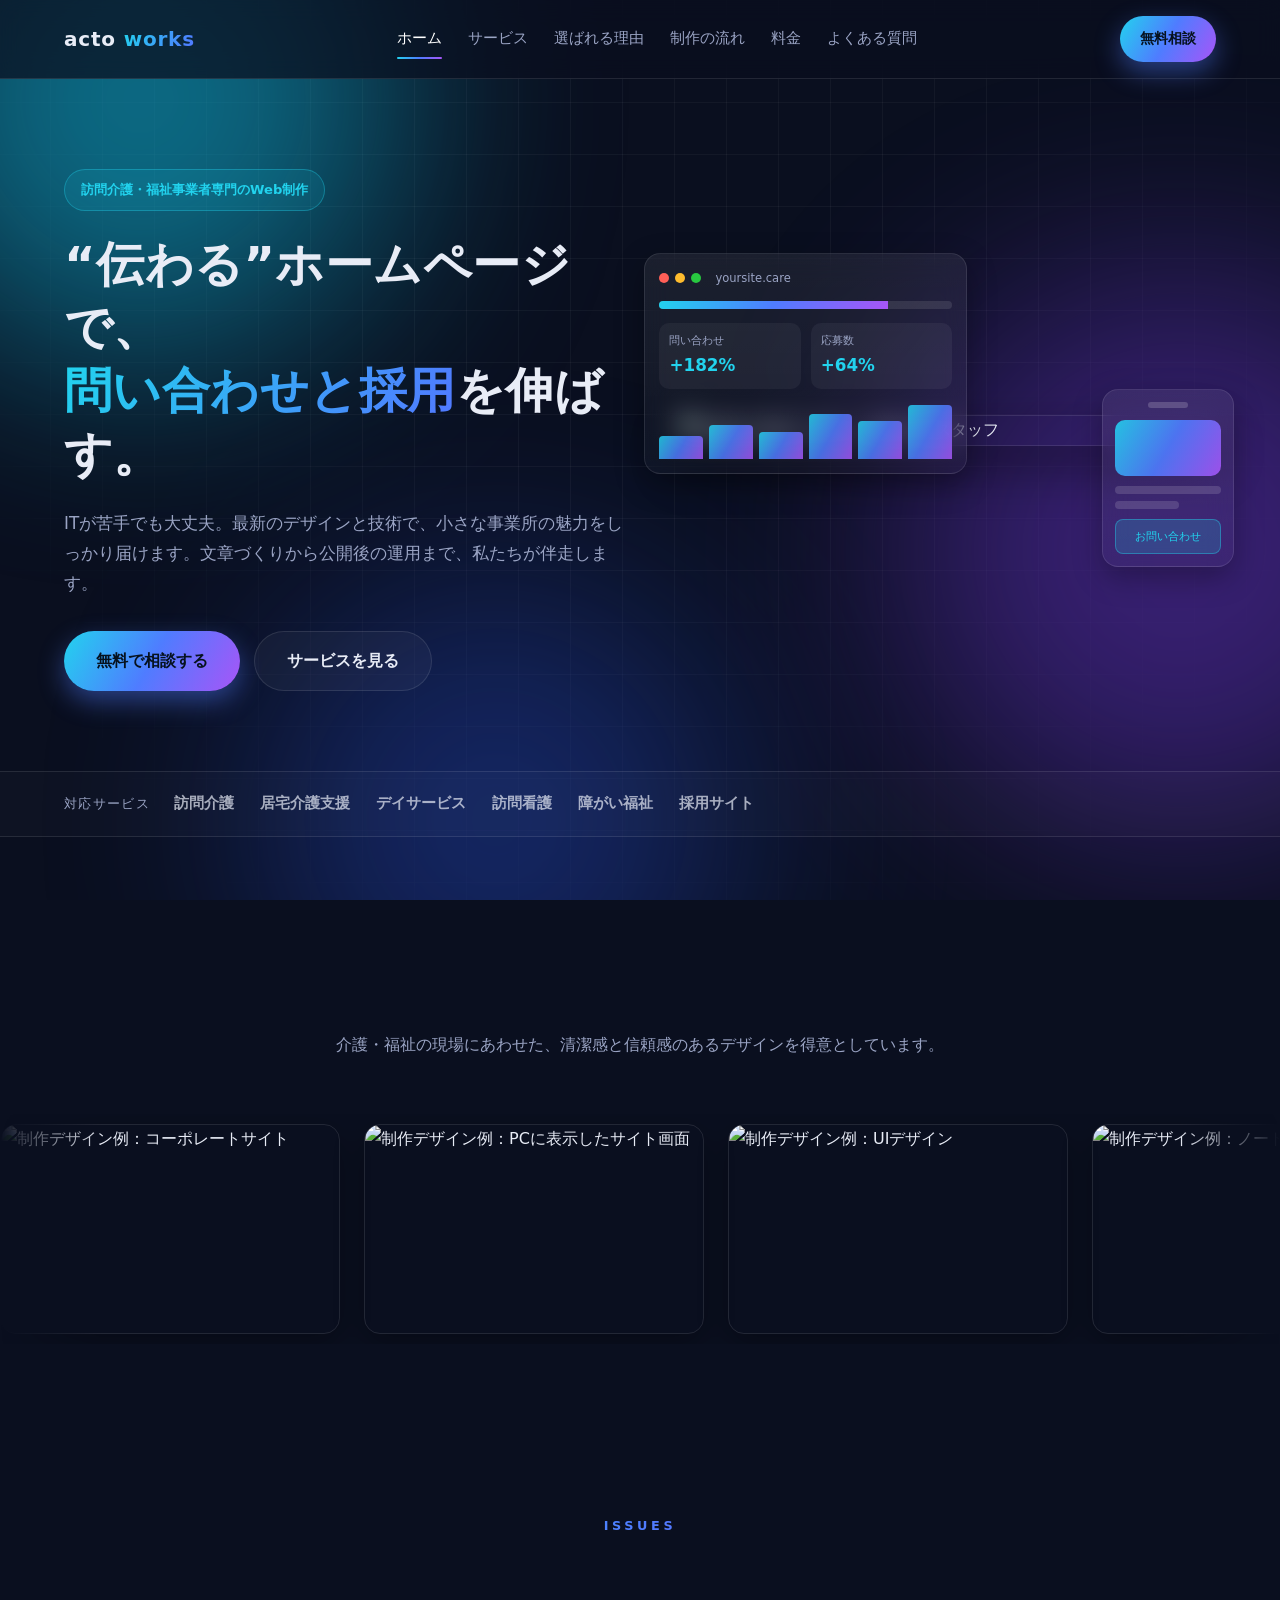
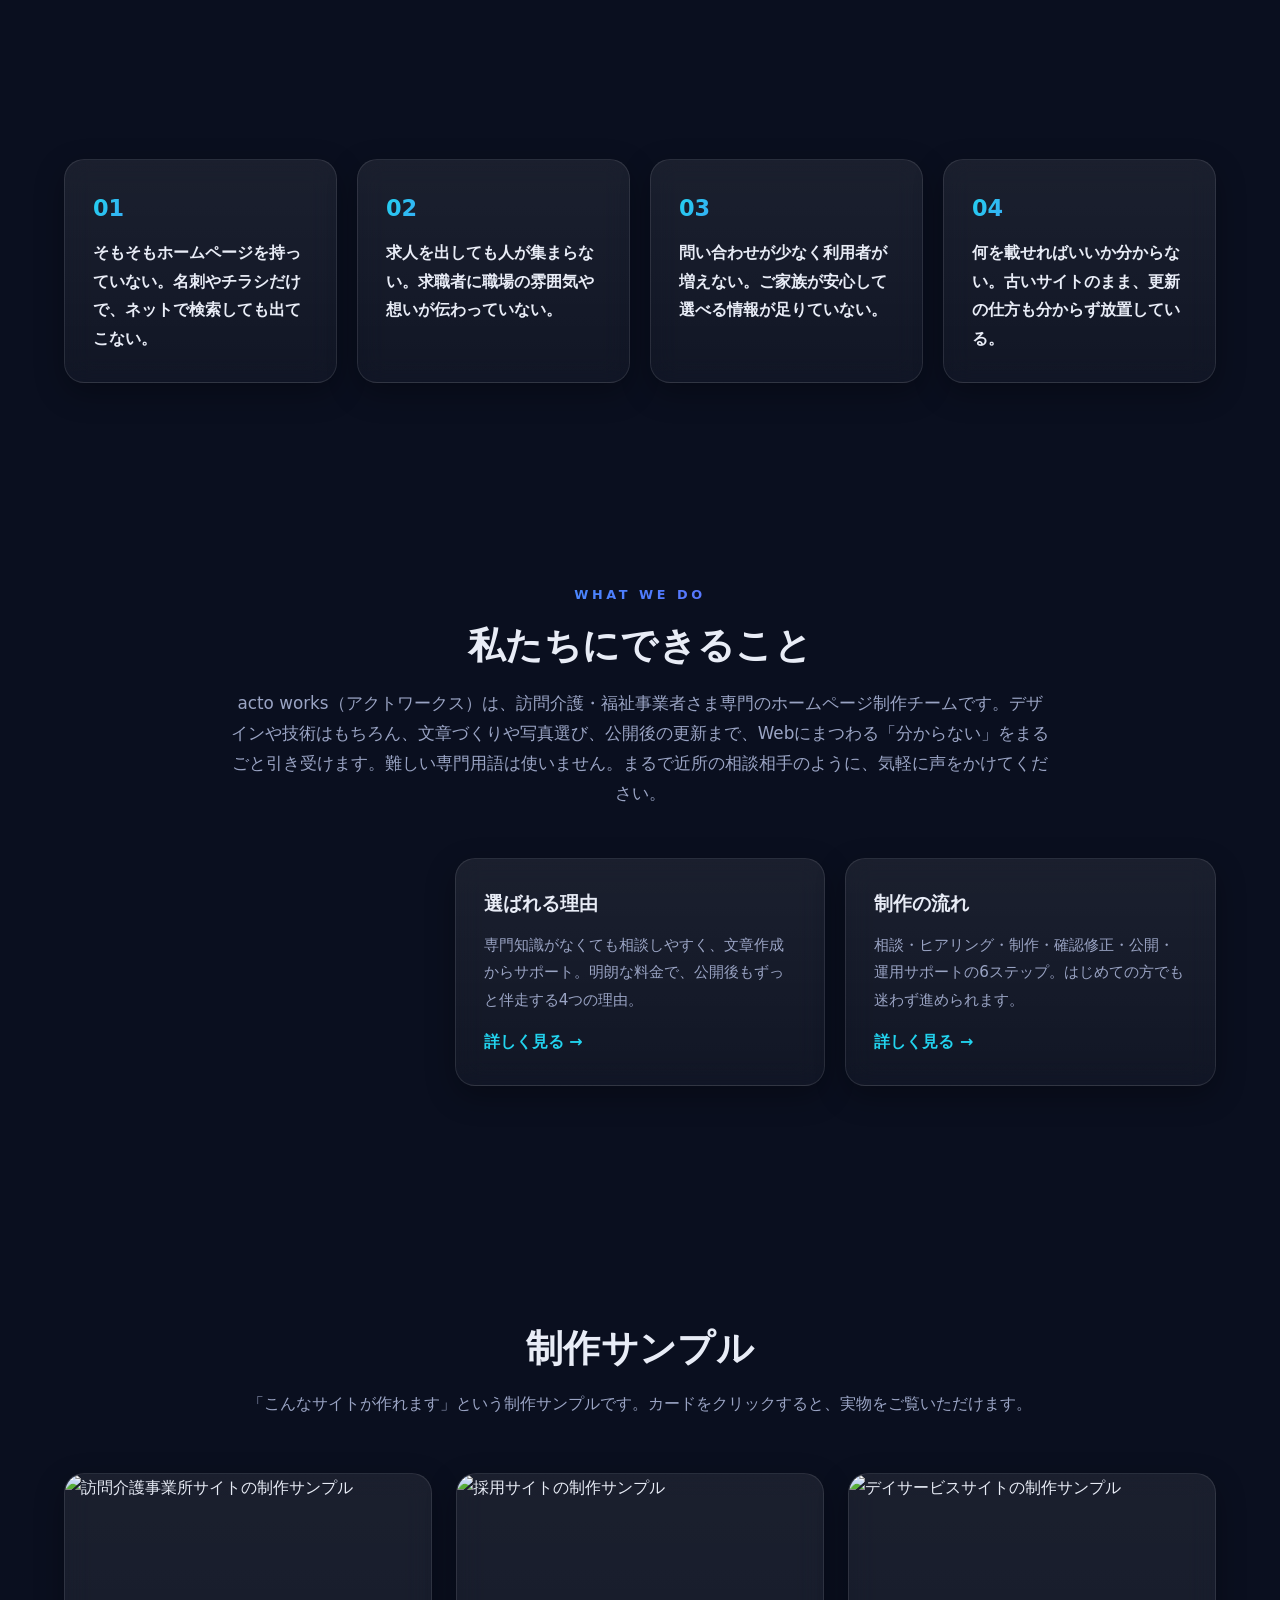
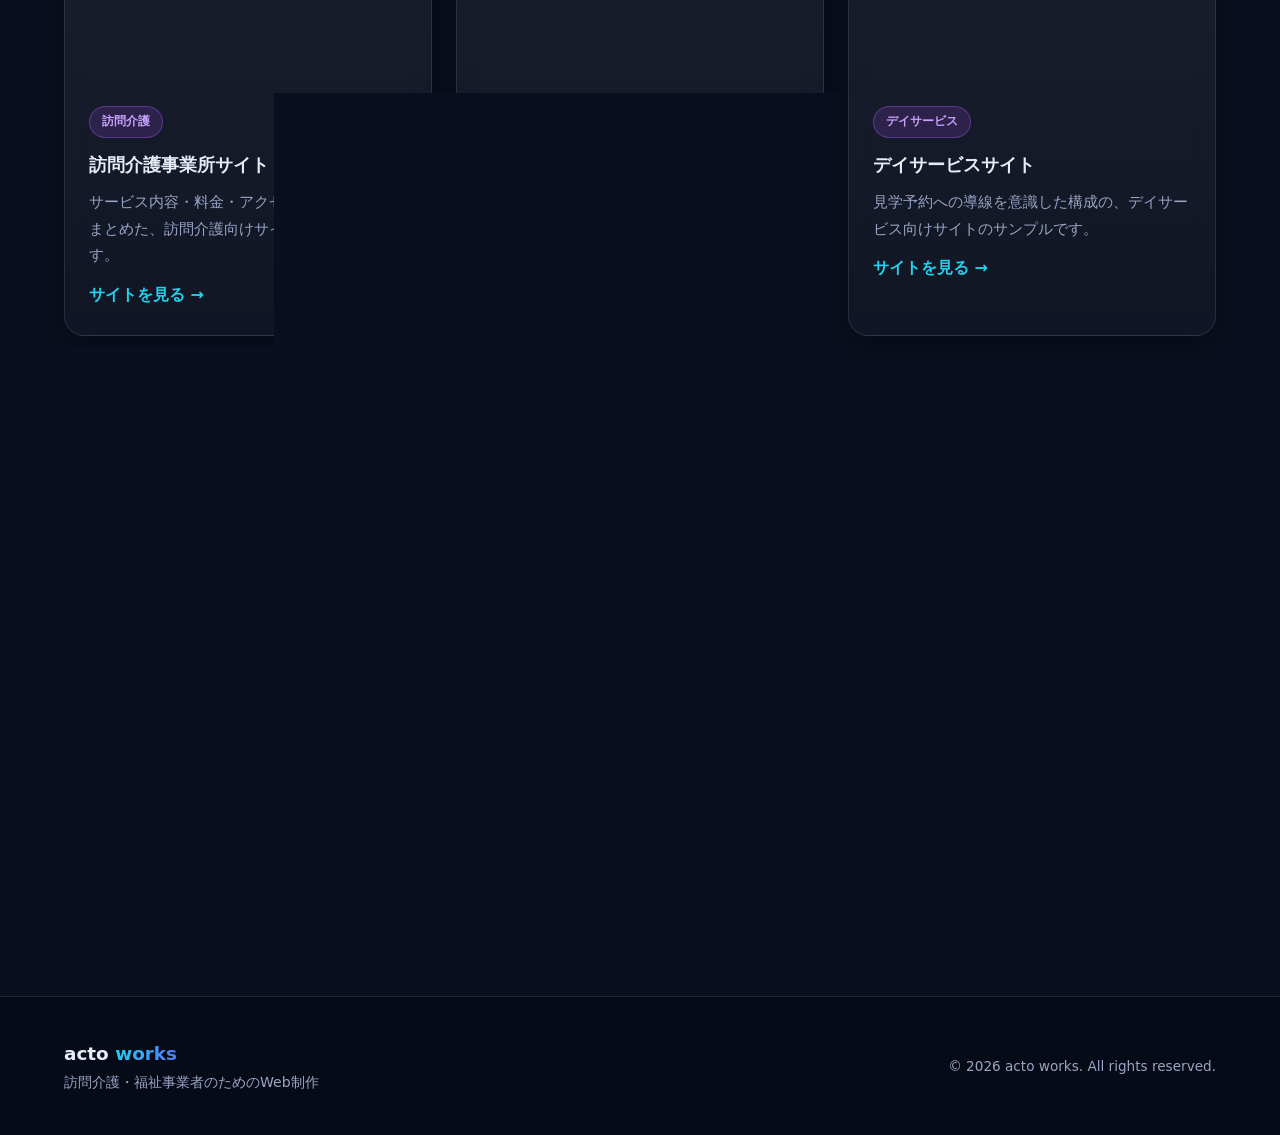
==== index.html @ baf1ad5f "Add files via upload" ====
<!DOCTYPE html>
<html lang="ja">
<head>
  <meta charset="UTF-8">
  <meta name="viewport" content="width=device-width, initial-scale=1.0">
  <title>acto works｜訪問介護・福祉事業者のためのWeb制作会社</title>
  <meta name="description" content="訪問介護・福祉事業者専門のホームページ制作。集客と採用につながるサイトを、文章作成から運用までワンストップで。">
  <link rel="stylesheet" href="style.css">
</head>
<body>

  <!-- 背景の装飾（薄いグリッド＋光のぼかし） -->
  <div class="bg-decor" aria-hidden="true">
    <div class="bg-grid"></div>
    <div class="bg-glow bg-glow--cyan"></div>
    <div class="bg-glow bg-glow--purple"></div>
    <div class="bg-glow bg-glow--blue"></div>
  </div>

  <!-- ===================== 共通ヘッダー ===================== -->
  <header class="header">
    <div class="container header__inner">
      <a href="index.html" class="logo">acto&nbsp;<span>works</span></a>
      <button class="nav-toggle" aria-label="メニューを開く"><span></span><span></span><span></span></button>
      <nav class="nav">
        <a href="index.html" class="is-current">ホーム</a>
        <a href="service.html">サービス</a>
        <a href="reasons.html">選ばれる理由</a>
        <a href="flow.html">制作の流れ</a>
        <a href="price.html">料金</a>
        <a href="faq.html">よくある質問</a>
      </nav>
      <a href="contact.html" class="btn btn--grad btn--small">無料相談</a>
    </div>
  </header>

  <!-- ===================== 1. ヒーロー ===================== -->
  <section class="hero">
    <div class="container hero__inner">
      <div class="hero__text fade-in">
        <span class="badge">訪問介護・福祉事業者専門のWeb制作</span>
        <h1 class="hero__title">“伝わる”ホームページで、<br><span class="grad-text">問い合わせと採用</span>を伸ばす。</h1>
        <p class="hero__desc">ITが苦手でも大丈夫。最新のデザインと技術で、小さな事業所の魅力をしっかり届けます。文章づくりから公開後の運用まで、私たちが伴走します。</p>
        <div class="hero__buttons">
          <a href="contact.html" class="btn btn--grad">無料で相談する</a>
          <a href="service.html" class="btn btn--ghost">サービスを見る</a>
        </div>
      </div>

      <div class="hero__visual fade-in">
        <!-- 【ヒーローの写真】介護・相談・サポートを感じる写真。差し替え時は src を変更 -->
        <img class="hero__photo" src="https://images.unsplash.com/photo-1573497491208-6b1acb260507?auto=format&fit=crop&w=1100&q=80" alt="利用者の相談にやさしく対応するスタッフ">
        <!-- 重ねるダッシュボード風カード（装飾） -->
        <div class="mock-card mock-card--dash glass float-1" aria-hidden="true">
          <div class="mock-card__head"><span class="dot dot--red"></span><span class="dot dot--yellow"></span><span class="dot dot--green"></span><span class="mock-card__url">yoursite.care</span></div>
          <div class="mock-card__body">
            <div class="mock-bar"><span style="width:78%"></span></div>
            <div class="mock-row"><div class="mock-kpi"><small>問い合わせ</small><strong>+182%</strong></div><div class="mock-kpi"><small>応募数</small><strong>+64%</strong></div></div>
            <div class="mock-graph"><span style="height:40%"></span><span style="height:60%"></span><span style="height:48%"></span><span style="height:80%"></span><span style="height:68%"></span><span style="height:95%"></span></div>
          </div>
        </div>
        <!-- 重ねるスマホ風カード（装飾） -->
        <div class="mock-card mock-card--phone glass float-2" aria-hidden="true">
          <div class="mock-phone__bar"></div><div class="mock-phone__hero"></div><div class="mock-phone__line"></div><div class="mock-phone__line short"></div><div class="mock-phone__btn">お問い合わせ</div>
        </div>
      </div>
    </div>
  </section>

  <!-- ===================== 信頼バー ===================== -->
  <div class="trustbar">
    <div class="container trustbar__inner">
      <span>対応サービス</span>
      <ul><li>訪問介護</li><li>居宅介護支援</li><li>デイサービス</li><li>訪問看護</li><li>障がい福祉</li><li>採用サイト</li></ul>
    </div>
  </div>

  <!-- ===================== デザイン例の無限スクロール（マーキー） ===================== -->
  <!-- マウスを乗せると一時停止します。2セット並べて途切れずループ。差し替え時は src を変更 -->
  <section class="marquee-section">
    <div class="container">
      <p class="eyebrow fade-in">DESIGN SAMPLES</p>
      <h2 class="section__title fade-in">acto worksがつくるデザイン例</h2>
      <p class="section__subtitle fade-in">介護・福祉の現場にあわせた、清潔感と信頼感のあるデザインを得意としています。</p>
    </div>
    <div class="marquee">
      <div class="marquee__track">
        <figure class="sample"><img src="https://images.unsplash.com/photo-1559028012-481c04fa702d?auto=format&fit=crop&w=600&q=80" alt="制作デザイン例：コーポレートサイト"></figure>
        <figure class="sample"><img src="https://images.unsplash.com/photo-1467232004584-a241de8bcf5d?auto=format&fit=crop&w=600&q=80" alt="制作デザイン例：PCに表示したサイト画面"></figure>
        <figure class="sample"><img src="https://images.unsplash.com/photo-1547658719-da2b51169166?auto=format&fit=crop&w=600&q=80" alt="制作デザイン例：UIデザイン"></figure>
        <figure class="sample"><img src="https://images.unsplash.com/photo-1486312338219-ce68d2c6f44d?auto=format&fit=crop&w=600&q=80" alt="制作デザイン例：ノートPCの画面"></figure>
        <figure class="sample"><img src="https://images.unsplash.com/photo-1545235617-9465d2a55698?auto=format&fit=crop&w=600&q=80" alt="制作デザイン例：スマホ表示"></figure>
        <figure class="sample"><img src="https://images.unsplash.com/photo-1551650975-87deedd944c3?auto=format&fit=crop&w=600&q=80" alt="制作デザイン例：アプリUI"></figure>
        <figure class="sample" aria-hidden="true"><img src="https://images.unsplash.com/photo-1559028012-481c04fa702d?auto=format&fit=crop&w=600&q=80" alt=""></figure>
        <figure class="sample" aria-hidden="true"><img src="https://images.unsplash.com/photo-1467232004584-a241de8bcf5d?auto=format&fit=crop&w=600&q=80" alt=""></figure>
        <figure class="sample" aria-hidden="true"><img src="https://images.unsplash.com/photo-1547658719-da2b51169166?auto=format&fit=crop&w=600&q=80" alt=""></figure>
        <figure class="sample" aria-hidden="true"><img src="https://images.unsplash.com/photo-1486312338219-ce68d2c6f44d?auto=format&fit=crop&w=600&q=80" alt=""></figure>
        <figure class="sample" aria-hidden="true"><img src="https://images.unsplash.com/photo-1545235617-9465d2a55698?auto=format&fit=crop&w=600&q=80" alt=""></figure>
        <figure class="sample" aria-hidden="true"><img src="https://images.unsplash.com/photo-1551650975-87deedd944c3?auto=format&fit=crop&w=600&q=80" alt=""></figure>
      </div>
    </div>
  </section>

  <!-- ===================== 2. お悩みセクション ===================== -->
  <section class="troubles section">
    <div class="container">
      <p class="eyebrow fade-in">ISSUES</p>
      <h2 class="section__title fade-in">こんなお悩み、<br class="sp-br">ありませんか？</h2>
      <p class="lead-block fade-in">ホームページは「あったほうがいいのは分かっているけれど、何から手をつければいいか分からない」——訪問介護・福祉の事業者さまから、私たちが最もよくお聞きする声です。下のようなお悩みに、ひとつでも心当たりがあれば、acto worksがお力になれます。</p>
      <div class="troubles__grid">
        <div class="card glass trouble fade-zoom"><span class="trouble__no">01</span><p>そもそもホームページを持っていない。名刺やチラシだけで、ネットで検索しても出てこない。</p></div>
        <div class="card glass trouble fade-zoom"><span class="trouble__no">02</span><p>求人を出しても人が集まらない。求職者に職場の雰囲気や想いが伝わっていない。</p></div>
        <div class="card glass trouble fade-zoom"><span class="trouble__no">03</span><p>問い合わせが少なく利用者が増えない。ご家族が安心して選べる情報が足りていない。</p></div>
        <div class="card glass trouble fade-zoom"><span class="trouble__no">04</span><p>何を載せればいいか分からない。古いサイトのまま、更新の仕方も分からず放置している。</p></div>
      </div>
    </div>
  </section>

  <!-- ===================== 各ページへの誘導 ===================== -->
  <section class="section">
    <div class="container">
      <p class="eyebrow fade-in">WHAT WE DO</p>
      <h2 class="section__title fade-in">私たちにできること</h2>
      <p class="lead-block fade-in">acto works（アクトワークス）は、訪問介護・福祉事業者さま専門のホームページ制作チームです。デザインや技術はもちろん、文章づくりや写真選び、公開後の更新まで、Webにまつわる「分からない」をまるごと引き受けます。難しい専門用語は使いません。まるで近所の相談相手のように、気軽に声をかけてください。</p>
      <div class="next-links">
        <a href="service.html" class="card glass next-link fade-zoom"><h3>サービス内容</h3><p>ホームページ制作・スマホ対応・問い合わせフォーム・求人ページ・文章作成・公開後の運用サポートまで、必要なものをまるごと。</p><span class="arrow">詳しく見る →</span></a>
        <a href="reasons.html" class="card glass next-link fade-zoom"><h3>選ばれる理由</h3><p>専門知識がなくても相談しやすく、文章作成からサポート。明朗な料金で、公開後もずっと伴走する4つの理由。</p><span class="arrow">詳しく見る →</span></a>
        <a href="flow.html" class="card glass next-link fade-zoom"><h3>制作の流れ</h3><p>相談・ヒアリング・制作・確認修正・公開・運用サポートの6ステップ。はじめての方でも迷わず進められます。</p><span class="arrow">詳しく見る →</span></a>
      </div>
    </div>
  </section>

  <!-- ===================== 制作サンプル（写真つき） ===================== -->
  <section class="works section">
    <div class="container">
      <p class="eyebrow fade-in">WORKS</p>
      <h2 class="section__title fade-in">制作サンプル</h2>
      <p class="section__subtitle fade-in">「こんなサイトが作れます」という制作サンプルです。カードをクリックすると、実物をご覧いただけます。</p>
      <div class="works__grid">
        <!-- ▼ href="..." を、GitHub PagesやデモサイトのURLに差し替えてください。target="_blank"で別タブで開きます -->
        <a class="work-card glass fade-zoom" href="#" target="_blank" rel="noopener">
          <!-- 【サンプルの写真①】差し替え時は src を変更 -->
          <img class="work-card__img" src="https://images.unsplash.com/photo-1576091160399-112ba8d25d1d?auto=format&fit=crop&w=900&q=80" alt="訪問介護事業所サイトの制作サンプル">
          <div class="work-card__body"><span class="tag">訪問介護</span><h3>訪問介護事業所サイト</h3><p>サービス内容・料金・アクセスを分かりやすくまとめた、訪問介護向けサイトのサンプルです。</p><span class="arrow">サイトを見る →</span></div>
        </a>
        <a class="work-card glass fade-zoom" href="#" target="_blank" rel="noopener">
          <!-- 【サンプルの写真②】差し替え時は src を変更 -->
          <img class="work-card__img" src="https://images.unsplash.com/photo-1461749280684-dccba630e2f6?auto=format&fit=crop&w=900&q=80" alt="採用サイトの制作サンプル">
          <div class="work-card__body"><span class="tag">採用サイト</span><h3>採用・求人サイト</h3><p>職場の雰囲気が伝わるスタッフ紹介や、募集要項を見やすく掲載した採用ページのサンプルです。</p><span class="arrow">サイトを見る →</span></div>
        </a>
        <a class="work-card glass fade-zoom" href="#" target="_blank" rel="noopener">
          <!-- 【サンプルの写真③】差し替え時は src を変更 -->
          <img class="work-card__img" src="https://images.unsplash.com/photo-1600880292203-757bb62b4baf?auto=format&fit=crop&w=900&q=80" alt="デイサービスサイトの制作サンプル">
          <div class="work-card__body"><span class="tag">デイサービス</span><h3>デイサービスサイト</h3><p>見学予約への導線を意識した構成の、デイサービス向けサイトのサンプルです。</p><span class="arrow">サイトを見る →</span></div>
        </a>
      </div>
    </div>
  </section>

  <!-- ===================== CTA ===================== -->
  <section class="cta section">
    <div class="container">
      <div class="cta__box glass fade-in">
        <!-- 【CTAの写真】打ち合わせ・サポートを感じる写真。差し替え時は src を変更 -->
        <img class="cta__photo" src="https://images.unsplash.com/photo-1556761175-5973dc0f32e7?auto=format&fit=crop&w=1000&q=80" alt="オンラインで相談に応じる担当者">
        <div class="cta__text">
          <h2 class="cta__title">まずは、お話を<br>聞かせてください</h2>
          <p class="cta__desc">「何から始めればいいか分からない」段階で大丈夫。相談は無料です。</p>
          <a href="contact.html" class="btn btn--grad">無料で相談する</a>
        </div>
      </div>
    </div>
  </section>

  <!-- ===================== 共通フッター ===================== -->
  <footer class="footer">
    <div class="container footer__inner">
      <div>
        <p class="footer__logo">acto&nbsp;<span>works</span></p>
        <p class="footer__tag">訪問介護・福祉事業者のためのWeb制作</p>
      </div>
      <p class="footer__copy">© 2026 acto works. All rights reserved.</p>
    </div>
  </footer>

  <!-- スクロール進捗バー／追従CTA -->
  <div class="scroll-progress" id="scrollProgress" aria-hidden="true"></div>
  <div class="sticky-cta" id="stickyCta" aria-hidden="true">
    <span class="sticky-cta__text">まずは無料でご相談ください。お見積りは無料です。</span>
    <a href="contact.html" class="btn btn--grad btn--small">無料相談する</a>
  </div>

  <script src="script.js"></script>
</body>
</html>
---- style.css ----
/* =========================================================
   acto works（アクトワークス）― 訪問介護・福祉事業者向け Web制作
   テック／SaaS風デザイン
   ・ダークネイビー基調 ＋ シアン・ブルー・パープルのアクセント
   ・色を変えたいときは下の :root を編集してください
   ========================================================= */

:root {
  --navy-900: #0a0f1f;   /* 一番濃い背景 */
  --navy-800: #0e1530;   /* セクション背景 */
  --navy-700: #131c3d;   /* カード下地 */
  --line: rgba(255,255,255,0.10);   /* 薄い枠線 */
  --cyan: #22d3ee;
  --blue: #4f7cff;
  --purple: #a855f7;
  --text: #e8ecf6;        /* 本文（明るい） */
  --text-dim: #9aa4c4;    /* 補足テキスト */
  --white: #ffffff;
  --radius: 20px;
  --shadow: 0 20px 50px rgba(0,0,0,0.45);
  --shadow-soft: 0 10px 30px rgba(0,0,0,0.30);
  --grad: linear-gradient(120deg, #22d3ee 0%, #4f7cff 50%, #a855f7 100%);
  --max-width: 1180px;
}

* { margin: 0; padding: 0; box-sizing: border-box; }
html { scroll-behavior: smooth; }

body {
  font-family: "Hiragino Kaku Gothic ProN", "Yu Gothic", "Meiryo", system-ui, sans-serif;
  color: var(--text);
  background: var(--navy-900);
  line-height: 1.8;
  -webkit-font-smoothing: antialiased;
  overflow-x: hidden;
}
img { max-width: 100%; display: block; }
a { color: inherit; }

.container { width: 90%; max-width: var(--max-width); margin: 0 auto; }
.container--narrow { max-width: 760px; }
.sp-br { display: none; }

/* ---------- 背景装飾：薄いグリッド＋光のぼかし ---------- */
.bg-decor { position: fixed; inset: 0; z-index: -1; overflow: hidden; pointer-events: none; }
.bg-grid {
  position: absolute; inset: -2px;
  background-image:
    linear-gradient(rgba(255,255,255,0.04) 1px, transparent 1px),
    linear-gradient(90deg, rgba(255,255,255,0.04) 1px, transparent 1px);
  background-size: 52px 52px;
  mask-image: radial-gradient(ellipse at 50% 0%, #000 40%, transparent 85%);
}
.bg-glow { position: absolute; border-radius: 50%; filter: blur(110px); opacity: 0.55; }
.bg-glow--cyan   { width: 520px; height: 520px; background: #0fb6d8; top: -160px; left: -120px; }
.bg-glow--purple { width: 560px; height: 560px; background: #7c3aed; top: 30%; right: -180px; opacity: 0.4; }
.bg-glow--blue   { width: 480px; height: 480px; background: #2952e0; bottom: -160px; left: 20%; opacity: 0.35; }

/* ---------- 共通：セクション ---------- */
.section { padding: 100px 0; position: relative; }
.eyebrow {
  text-align: center; letter-spacing: 0.28em; font-size: 0.8rem; font-weight: 700;
  background: var(--grad); -webkit-background-clip: text; background-clip: text; color: transparent;
  margin-bottom: 14px;
}
.section__title {
  font-size: 2.3rem; text-align: center; line-height: 1.4; margin-bottom: 16px; letter-spacing: 0.01em;
}
.section__title--left { text-align: left; }
.section__subtitle { text-align: center; color: var(--text-dim); margin-bottom: 54px; }
.grad-text { background: var(--grad); -webkit-background-clip: text; background-clip: text; color: transparent; }

/* ---------- ガラス風カード ---------- */
.glass {
  background: linear-gradient(180deg, rgba(255,255,255,0.07), rgba(255,255,255,0.03));
  border: 1px solid var(--line);
  backdrop-filter: blur(14px);
  -webkit-backdrop-filter: blur(14px);
  box-shadow: var(--shadow-soft);
}
.card { border-radius: var(--radius); padding: 28px; }

/* ---------- ボタン ---------- */
.btn {
  display: inline-flex; align-items: center; justify-content: center;
  padding: 15px 32px; border-radius: 999px; text-decoration: none;
  font-weight: 700; font-size: 1rem; border: none; cursor: pointer; font-family: inherit;
  transition: transform 0.25s ease, box-shadow 0.25s ease, background 0.25s ease, opacity 0.25s ease;
}
.btn--grad { background: var(--grad); color: #06121f; box-shadow: 0 10px 26px rgba(79,124,255,0.45); }
.btn--grad:hover { transform: translateY(-3px); box-shadow: 0 16px 36px rgba(168,85,247,0.55); }
.btn--ghost { background: rgba(255,255,255,0.04); color: var(--text); border: 1px solid var(--line); }
.btn--ghost:hover { transform: translateY(-3px); border-color: var(--cyan); box-shadow: 0 10px 26px rgba(34,211,238,0.25); }
.btn--small { padding: 10px 20px; font-size: 0.9rem; }
.btn--full { width: 100%; margin-top: 18px; }

/* ---------- ヘッダー ---------- */
.header {
  position: sticky; top: 0; z-index: 100;
  background: rgba(10,15,31,0.72);
  backdrop-filter: blur(12px);
  border-bottom: 1px solid var(--line);
}
.header__inner { display: flex; align-items: center; justify-content: space-between; padding: 16px 0; gap: 20px; }
.logo { font-weight: 800; font-size: 1.25rem; text-decoration: none; letter-spacing: 0.04em; }
.logo span { background: var(--grad); -webkit-background-clip: text; background-clip: text; color: transparent; }
.nav { display: flex; gap: 26px; }
.nav a { text-decoration: none; color: var(--text-dim); font-size: 0.95rem; transition: color 0.2s; position: relative; }
.nav a:hover { color: var(--cyan); }
/* 現在表示中のページのメニューを強調（class="is-current"） */
.nav a.is-current { color: var(--white); }
.nav a.is-current::after {
  content: ""; position: absolute; left: 0; right: 0; bottom: -6px; height: 2px;
  background: var(--grad); border-radius: 2px;
}

/* ハンバーガーメニュー（スマホ用・初期は非表示） */
.nav-toggle { display: none; background: none; border: 1px solid var(--line); border-radius: 10px;
  width: 44px; height: 40px; cursor: pointer; padding: 0; flex-direction: column; gap: 5px; align-items: center; justify-content: center; }
.nav-toggle span { display: block; width: 20px; height: 2px; background: var(--text); border-radius: 2px; transition: 0.3s; }
.nav-toggle.is-open span:nth-child(1) { transform: translateY(7px) rotate(45deg); }
.nav-toggle.is-open span:nth-child(2) { opacity: 0; }
.nav-toggle.is-open span:nth-child(3) { transform: translateY(-7px) rotate(-45deg); }

/* ---------- 下層ページの見出し（ページヒーロー） ---------- */
.page-hero { padding: 70px 0 50px; text-align: center; position: relative; }
.page-hero__eyebrow { letter-spacing: 0.28em; font-size: 0.8rem; font-weight: 700;
  background: var(--grad); -webkit-background-clip: text; background-clip: text; color: transparent; margin-bottom: 12px; }
.page-hero h1 { font-size: 2.6rem; line-height: 1.3; margin-bottom: 16px; }
.page-hero p { color: var(--text-dim); max-width: 640px; margin: 0 auto; }
/* パンくずリスト */
.breadcrumb { font-size: 0.82rem; color: var(--text-dim); margin-bottom: 26px; }
.breadcrumb a { color: var(--text-dim); text-decoration: none; }
.breadcrumb a:hover { color: var(--cyan); }
.breadcrumb span { margin: 0 8px; opacity: 0.5; }

/* ---------- 1. ヒーロー ---------- */
.hero { padding: 90px 0 80px; }
.hero__inner { display: grid; grid-template-columns: 1.05fr 1fr; gap: 50px; align-items: center; }
.badge {
  display: inline-block; padding: 8px 16px; border-radius: 999px; font-size: 0.82rem; font-weight: 700;
  background: rgba(34,211,238,0.10); border: 1px solid rgba(34,211,238,0.35); color: var(--cyan); margin-bottom: 22px;
}
.hero__title { font-size: 3rem; line-height: 1.32; margin-bottom: 22px; letter-spacing: 0.01em; }
.hero__desc { color: var(--text-dim); margin-bottom: 32px; font-size: 1.05rem; }
.hero__buttons { display: flex; gap: 14px; flex-wrap: wrap; }
.hero__stats { display: flex; gap: 36px; }
.hero__stats strong { font-size: 2rem; display: block; line-height: 1; }
.hero__stats span { background: var(--grad); -webkit-background-clip: text; background-clip: text; color: transparent; }
.hero__stats small { color: var(--text-dim); font-size: 0.85rem; }

/* ヒーローのビジュアル（写真＋モックアップ重ね） */
.hero__visual { position: relative; }
.hero__photo {
  width: 100%; border-radius: var(--radius);
  border: 1px solid var(--line); box-shadow: var(--shadow);
}
.mock-card { position: absolute; border-radius: 16px; padding: 14px; }
.mock-card--dash { width: 60%; bottom: -28px; left: -34px; }
.mock-card__head { display: flex; align-items: center; gap: 6px; margin-bottom: 12px; }
.dot { width: 10px; height: 10px; border-radius: 50%; display: inline-block; }
.dot--red { background: #ff5f57; } .dot--yellow { background: #febc2e; } .dot--green { background: #28c840; }
.mock-card__url { margin-left: 8px; font-size: 0.72rem; color: var(--text-dim); }
.mock-bar { height: 8px; border-radius: 6px; background: rgba(255,255,255,0.10); margin-bottom: 14px; overflow: hidden; }
.mock-bar span { display: block; height: 100%; background: var(--grad); }
.mock-row { display: flex; gap: 10px; margin-bottom: 14px; }
.mock-kpi { flex: 1; background: rgba(255,255,255,0.05); border-radius: 10px; padding: 8px 10px; }
.mock-kpi small { display: block; font-size: 0.66rem; color: var(--text-dim); }
.mock-kpi strong { font-size: 1.05rem; color: var(--cyan); }
.mock-graph { display: flex; align-items: flex-end; gap: 6px; height: 56px; }
.mock-graph span { flex: 1; background: var(--grad); border-radius: 4px 4px 0 0; opacity: 0.85; }

.mock-card--phone { width: 132px; top: -26px; right: -18px; padding: 12px; }
.mock-phone__bar { height: 6px; width: 40px; background: rgba(255,255,255,0.18); border-radius: 6px; margin: 0 auto 12px; }
.mock-phone__hero { height: 56px; border-radius: 10px; background: var(--grad); margin-bottom: 10px; opacity: 0.9; }
.mock-phone__line { height: 8px; border-radius: 6px; background: rgba(255,255,255,0.14); margin-bottom: 7px; }
.mock-phone__line.short { width: 60%; }
.mock-phone__btn { margin-top: 10px; font-size: 0.66rem; text-align: center; padding: 7px; border-radius: 8px; background: rgba(34,211,238,0.18); border: 1px solid rgba(34,211,238,0.4); color: var(--cyan); }

/* ふわふわ浮くアニメーション */
.float-1 { animation: floaty 6s ease-in-out infinite; }
.float-2 { animation: floaty 5s ease-in-out infinite reverse; }
@keyframes floaty { 0%,100% { transform: translateY(0); } 50% { transform: translateY(-12px); } }

/* ---------- 信頼バー ---------- */
.trustbar { border-top: 1px solid var(--line); border-bottom: 1px solid var(--line); background: rgba(255,255,255,0.02); }
.trustbar__inner { display: flex; align-items: center; gap: 24px; padding: 18px 0; flex-wrap: wrap; }
.trustbar span { color: var(--text-dim); font-size: 0.82rem; letter-spacing: 0.1em; }
.trustbar ul { list-style: none; display: flex; gap: 14px 26px; flex-wrap: wrap; }
.trustbar li { color: var(--text); font-weight: 700; opacity: 0.7; font-size: 0.95rem; }

/* ---------- 2. お悩み ---------- */
.troubles__grid { display: grid; grid-template-columns: repeat(4, 1fr); gap: 20px; }
.trouble { position: relative; }
.trouble__no { font-size: 1.4rem; font-weight: 800; background: var(--grad); -webkit-background-clip: text; background-clip: text; color: transparent; display: block; margin-bottom: 10px; }
.trouble p { font-weight: 600; }

/* ---------- 3. 会社概要 ---------- */
.about__inner { display: grid; grid-template-columns: 1fr 1.05fr; gap: 56px; align-items: center; }
.about__photo-wrap { position: relative; }
.about__photo { width: 100%; border-radius: var(--radius); border: 1px solid var(--line); box-shadow: var(--shadow); }
.about__badge {
  position: absolute; right: -18px; bottom: -18px; padding: 16px 20px; border-radius: 16px;
  font-weight: 800; line-height: 1.3; font-size: 0.95rem; text-align: center;
}
.about__lead { color: var(--text-dim); margin: 18px 0 22px; }
.about__list { list-style: none; display: flex; flex-direction: column; gap: 12px; }
.about__list li { position: relative; padding-left: 30px; }
.about__list li::before {
  content: "✓"; position: absolute; left: 0; top: 0;
  width: 20px; height: 20px; border-radius: 50%; background: var(--grad); color: #06121f;
  font-size: 0.75rem; display: flex; align-items: center; justify-content: center; font-weight: 800; margin-top: 6px;
}

/* ---------- 4. サービス ---------- */
.service__feature { display: grid; grid-template-columns: 1fr 1fr; gap: 0; border-radius: var(--radius); overflow: hidden; margin-bottom: 30px; }
.service__feature-photo { width: 100%; height: 100%; min-height: 280px; object-fit: cover; }
.service__feature-text { padding: 40px; display: flex; flex-direction: column; justify-content: center; }
.service__feature-text h3 { font-size: 1.4rem; margin-bottom: 12px; }
.service__feature-text p { color: var(--text-dim); }
.service__grid { display: grid; grid-template-columns: repeat(3, 1fr); gap: 20px; }
.service__item { transition: transform 0.3s ease, border-color 0.3s ease; }
.service__item:hover { transform: translateY(-6px); border-color: rgba(34,211,238,0.4); }
.service__ic {
  width: 48px; height: 48px; border-radius: 12px; display: flex; align-items: center; justify-content: center;
  font-size: 1.3rem; background: rgba(79,124,255,0.14); border: 1px solid rgba(79,124,255,0.3); color: var(--cyan); margin-bottom: 16px;
}
.service__item h3 { font-size: 1.15rem; margin-bottom: 8px; }
.service__item p { color: var(--text-dim); font-size: 0.96rem; }

/* ---------- 5. 制作実績 ---------- */
.works__grid { display: grid; grid-template-columns: repeat(3, 1fr); gap: 24px; }
.work-card { border-radius: var(--radius); overflow: hidden; padding: 0; transition: transform 0.3s ease; }
.work-card:hover { transform: translateY(-6px); }
.work-card__img { width: 100%; height: 210px; object-fit: cover; }
.work-card__body { padding: 22px 24px 26px; }
.tag { display: inline-block; font-size: 0.74rem; font-weight: 700; padding: 4px 12px; border-radius: 999px; background: rgba(168,85,247,0.16); border: 1px solid rgba(168,85,247,0.4); color: #c9a3ff; margin-bottom: 12px; }
.work-card__body h3 { font-size: 1.1rem; margin-bottom: 8px; }
.work-card__body p { color: var(--text-dim); font-size: 0.92rem; }

/* ---------- 選ばれる理由 ---------- */
.reasons__grid { display: grid; grid-template-columns: repeat(2, 1fr); gap: 20px; }
.reason { display: grid; grid-template-columns: auto 1fr; gap: 6px 18px; align-items: start; }
.reason__no { grid-row: span 2; font-size: 1.6rem; font-weight: 800; background: var(--grad); -webkit-background-clip: text; background-clip: text; color: transparent; }
.reason h3 { font-size: 1.12rem; margin-bottom: 4px; }
.reason p { color: var(--text-dim); font-size: 0.96rem; }

/* ---------- 6. 制作の流れ ---------- */
.flow__grid { display: grid; grid-template-columns: repeat(3, 1fr); gap: 20px; }
.flow__step { position: relative; }
.flow__num { font-size: 1rem; font-weight: 800; letter-spacing: 0.08em; color: #06121f; background: var(--grad); padding: 4px 12px; border-radius: 999px; display: inline-block; margin-bottom: 14px; }
.flow__step h3 { font-size: 1.15rem; margin-bottom: 8px; }
.flow__step p { color: var(--text-dim); font-size: 0.95rem; }

/* ---------- 7. 料金 ---------- */
.price__grid { display: grid; grid-template-columns: repeat(3, 1fr); gap: 24px; align-items: stretch; }
.price__item { text-align: center; position: relative; display: flex; flex-direction: column; }
.price__item h3 { font-size: 1.2rem; margin-bottom: 16px; }
.price__amount { font-size: 2.3rem; font-weight: 800; background: var(--grad); -webkit-background-clip: text; background-clip: text; color: transparent; margin-bottom: 14px; }
.price__amount span { font-size: 1rem; -webkit-text-fill-color: var(--text-dim); }
.price__amount--text { font-size: 1.7rem; }
.price__note { color: var(--text-dim); font-size: 0.95rem; flex-grow: 1; }
.price__item--highlight { border-color: rgba(34,211,238,0.5); box-shadow: 0 0 0 1px rgba(34,211,238,0.3), var(--shadow); transform: translateY(-8px); }
.price__badge { position: absolute; top: -14px; left: 50%; transform: translateX(-50%); background: var(--grad); color: #06121f; padding: 4px 18px; border-radius: 999px; font-size: 0.82rem; font-weight: 800; }
.price__caption { text-align: center; color: var(--text-dim); font-size: 0.88rem; margin-top: 28px; }

/* ---------- CTA ---------- */
.cta__box { border-radius: 28px; overflow: hidden; display: grid; grid-template-columns: 1fr 1.1fr; align-items: stretch; }
.cta__photo { width: 100%; height: 100%; min-height: 320px; object-fit: cover; }
.cta__text { padding: 54px 48px; display: flex; flex-direction: column; justify-content: center; }
.cta__title { font-size: 2.1rem; line-height: 1.35; margin-bottom: 14px; }
.cta__desc { color: var(--text-dim); margin-bottom: 28px; }
.cta__text .btn { align-self: flex-start; }

/* ---------- 8. FAQ ---------- */
.faq__list { display: flex; flex-direction: column; gap: 14px; }
.faq__item { padding: 0; overflow: hidden; }
.faq__q { width: 100%; text-align: left; background: none; border: none; cursor: pointer; padding: 22px 26px; font-size: 1.04rem; font-weight: 700; color: var(--text); position: relative; font-family: inherit; }
.faq__q::after { content: "＋"; position: absolute; right: 24px; top: 50%; transform: translateY(-50%); color: var(--cyan); transition: transform 0.3s; }
.faq__item.is-open .faq__q::after { content: "－"; }
.faq__a { max-height: 0; overflow: hidden; transition: max-height 0.35s ease, padding 0.35s ease; padding: 0 26px; color: var(--text-dim); }
.faq__item.is-open .faq__a { max-height: 320px; padding: 0 26px 24px; }

/* ---------- お問い合わせフォーム ---------- */
.contact__form { display: flex; flex-direction: column; gap: 18px; }
.contact__form label { display: flex; flex-direction: column; gap: 8px; font-weight: 700; font-size: 0.95rem; }
.contact__form input, .contact__form textarea {
  padding: 14px 16px; border: 1px solid var(--line); border-radius: 12px; font-size: 1rem; font-family: inherit;
  background: rgba(255,255,255,0.04); color: var(--text); transition: border 0.2s, box-shadow 0.2s;
}
.contact__form input::placeholder, .contact__form textarea::placeholder { color: #6b7494; }
.contact__form input:focus, .contact__form textarea:focus { outline: none; border-color: var(--cyan); box-shadow: 0 0 0 3px rgba(34,211,238,0.18); }
.req { background: var(--grad); color: #06121f; font-size: 0.7rem; padding: 2px 8px; border-radius: 4px; margin-left: 4px; }
.contact__note { text-align: center; color: var(--cyan); font-weight: 700; }

/* ---------- フッター ---------- */
.footer { border-top: 1px solid var(--line); padding: 40px 0; background: rgba(0,0,0,0.25); }
.footer__inner { display: flex; justify-content: space-between; align-items: center; gap: 20px; flex-wrap: wrap; }
.footer__logo { font-weight: 800; font-size: 1.15rem; }
.footer__logo span { background: var(--grad); -webkit-background-clip: text; background-clip: text; color: transparent; }
.footer__tag { color: var(--text-dim); font-size: 0.88rem; }
.footer__copy { color: var(--text-dim); font-size: 0.85rem; }

/* ---------- デザイン例：無限横スクロール（マーキー） ---------- */
.marquee-section { padding: 90px 0 70px; }
.marquee { overflow: hidden; width: 100%; padding: 10px 0;
  /* 左右の端をふわっと消す */
  -webkit-mask-image: linear-gradient(90deg, transparent, #000 8%, #000 92%, transparent);
  mask-image: linear-gradient(90deg, transparent, #000 8%, #000 92%, transparent);
}
.marquee__track {
  display: flex; gap: 24px; width: max-content;
  animation: marquee 36s linear infinite;   /* 自動で流れ続ける */
}
.marquee:hover .marquee__track { animation-play-state: paused; } /* マウスを乗せると停止 */
.sample { margin: 0; flex: 0 0 auto; width: 340px; }
.sample img {
  width: 100%; height: 210px; object-fit: cover; border-radius: 16px;
  border: 1px solid var(--line); box-shadow: var(--shadow-soft);
  transition: transform 0.4s ease, box-shadow 0.4s ease;
}
.sample:hover img { transform: translateY(-6px) scale(1.02); box-shadow: 0 18px 40px rgba(34,211,238,0.25); }
/* 2セット分を-50%動かすことで、途切れずループして見える */
@keyframes marquee { from { transform: translateX(0); } to { transform: translateX(-50%); } }

/* ---------- スクロール進捗バー（最上部） ---------- */
.scroll-progress {
  position: fixed; top: 0; left: 0; height: 3px; width: 0%;
  background: var(--grad); z-index: 200; transition: width 0.1s linear;
}

/* ---------- 追従する固定CTAバー ---------- */
.sticky-cta {
  position: fixed; left: 50%; bottom: 20px; transform: translate(-50%, 160%);
  z-index: 150; display: flex; align-items: center; gap: 20px;
  padding: 14px 18px 14px 26px; border-radius: 999px;
  background: rgba(14,21,48,0.85); border: 1px solid var(--line);
  backdrop-filter: blur(14px); -webkit-backdrop-filter: blur(14px);
  box-shadow: var(--shadow);
  transition: transform 0.45s cubic-bezier(.22,1,.36,1), opacity 0.4s ease;
  opacity: 0; width: min(92%, 620px); justify-content: space-between;
}
.sticky-cta.is-show { transform: translate(-50%, 0); opacity: 1; }
.sticky-cta__text { font-size: 0.92rem; font-weight: 700; }
.sticky-cta .btn { white-space: nowrap; }

/* ヘッダーがスクロールで少し締まる演出 */
.header.is-scrolled { background: rgba(10,15,31,0.9); box-shadow: 0 6px 24px rgba(0,0,0,0.35); }

/* ---------- スクロール演出（フェード／スライドイン） ---------- */
/* ★ 重要：opacityで隠すのは「JSが有効なとき(html.js)」だけ。
   JSが動かない場合は html に .js が付かないので、コンテンツは普通に全部表示されます。 */
html.js .fade-in, html.js .fade-in-left, html.js .fade-in-right { opacity: 0; transition: opacity 0.7s ease, transform 0.7s ease; }
html.js .fade-in { transform: translateY(34px); }
html.js .fade-in-left { transform: translateX(-40px); }
html.js .fade-in-right { transform: translateX(40px); }
.is-visible { opacity: 1 !important; transform: none !important; }

/* =========================================================
   acto works 追加パーツ（情報量・写真・アニメーション強化）
   ========================================================= */

/* ---------- 見出しグラデーションのキラッと光るアニメ ---------- */
.grad-text, .logo span, .footer__logo span {
  background-size: 200% auto;
  animation: shimmer 6s linear infinite;
}
@keyframes shimmer { to { background-position: 200% center; } }

/* ---------- 追加の出現アニメ：ズームしながらフェード ---------- */
html.js .fade-zoom { opacity: 0; transform: scale(0.92); transition: opacity 0.7s ease, transform 0.7s ease; }
.fade-zoom.is-visible { opacity: 1; transform: none; }

/* ---------- バッジのやわらかい点滅 ---------- */
.badge { animation: badgePulse 2.6s ease-in-out infinite; }
@keyframes badgePulse {
  0%,100% { box-shadow: 0 0 0 0 rgba(34,211,238,0.0); }
  50%     { box-shadow: 0 0 0 6px rgba(34,211,238,0.08); }
}

/* ---------- リード文（長文導入） ---------- */
.lead-block { max-width: 820px; margin: 0 auto 50px; text-align: center; color: var(--text-dim); font-size: 1.05rem; }
.lead-block.left { text-align: left; margin-left: 0; }

/* ---------- 大きな数字バンド（実績） ---------- */
.statsband { border-top: 1px solid var(--line); border-bottom: 1px solid var(--line); background: rgba(255,255,255,0.02); }
.statsband__grid { display: grid; grid-template-columns: repeat(4, 1fr); gap: 24px; padding: 50px 0; text-align: center; }
.statsband__item strong { display: block; font-size: 2.6rem; font-weight: 800; line-height: 1;
  background: var(--grad); -webkit-background-clip: text; background-clip: text; color: transparent; }
.statsband__item span { background: var(--grad); -webkit-background-clip: text; background-clip: text; color: transparent; font-size: 1.2rem; }
.statsband__item small { display: block; margin-top: 10px; color: var(--text-dim); font-size: 0.92rem; }

/* ---------- お客様の声（写真つき） ---------- */
.voice__grid { display: grid; grid-template-columns: repeat(3, 1fr); gap: 22px; }
.voice-card { display: flex; flex-direction: column; gap: 16px; transition: transform 0.3s ease, border-color 0.3s ease; }
.voice-card:hover { transform: translateY(-6px); border-color: rgba(168,85,247,0.4); }
.voice-card__stars { color: #ffc555; letter-spacing: 2px; }
.voice-card__text { color: var(--text); font-size: 0.98rem; }
.voice-card__person { display: flex; align-items: center; gap: 12px; margin-top: auto; }
.voice-card__person img { width: 46px; height: 46px; border-radius: 50%; object-fit: cover; border: 1px solid var(--line); }
.voice-card__person b { font-size: 0.92rem; display: block; }
.voice-card__person small { color: var(--text-dim); font-size: 0.8rem; }

/* ---------- サービス詳細リスト ---------- */
.detail-list { list-style: none; margin-top: 14px; display: flex; flex-direction: column; gap: 8px; }
.detail-list li { position: relative; padding-left: 22px; color: var(--text-dim); font-size: 0.9rem; }
.detail-list li::before { content: "▹"; position: absolute; left: 0; color: var(--cyan); }

/* ---------- 「含まれるもの」リスト（料金） ---------- */
.price__includes { list-style: none; text-align: left; margin: 18px 0 4px; display: flex; flex-direction: column; gap: 9px; }
.price__includes li { position: relative; padding-left: 26px; font-size: 0.92rem; color: var(--text-dim); }
.price__includes li::before { content: "✓"; position: absolute; left: 0; top: 0; width: 18px; height: 18px; border-radius: 50%;
  background: var(--grad); color: #06121f; font-size: 0.68rem; display: flex; align-items: center; justify-content: center; font-weight: 800; }

/* ---------- 2カラムの説明（テキスト＋写真） ---------- */
.split { display: grid; grid-template-columns: 1fr 1fr; gap: 50px; align-items: center; }
.split.rev .split__media { order: 2; }
.split__media img { width: 100%; border-radius: var(--radius); border: 1px solid var(--line); box-shadow: var(--shadow); }
.split__text h3 { font-size: 1.5rem; margin-bottom: 14px; }
.split__text p { color: var(--text-dim); margin-bottom: 14px; }

@media (max-width: 980px) {
  .statsband__grid { grid-template-columns: repeat(2, 1fr); }
  .voice__grid { grid-template-columns: 1fr; }
  .split { grid-template-columns: 1fr; gap: 30px; }
  .split.rev .split__media { order: 0; }
}
@media (max-width: 640px) {
  .statsband__item strong { font-size: 2rem; }
}

/* =========================================================
   復元パーツ：誘導カード（next-link）と連絡先カード（info-card）
   ※ 以前の追記で欠落していたため再追加
   ========================================================= */

/* ホームの「各ページへ誘導」カード（横3列） */
.next-links { display: grid; grid-template-columns: repeat(3, 1fr); gap: 20px; }
.next-link { text-decoration: none; color: var(--text); display: block; transition: transform 0.3s ease, border-color 0.3s ease; }
.next-link:hover { transform: translateY(-6px); border-color: rgba(34,211,238,0.4); }
.next-link h3 { font-size: 1.2rem; margin-bottom: 10px; }
.next-link p { color: var(--text-dim); font-size: 0.95rem; }
.next-link .arrow { color: var(--cyan); font-weight: 700; margin-top: 14px; display: inline-block; }

/* お問い合わせページ：連絡先の情報カード（横3列） */
.contact__info-grid { display: grid; grid-template-columns: repeat(3, 1fr); gap: 18px; margin-bottom: 10px; }
.info-card { text-align: center; }
.info-card .info-ic {
  width: 46px; height: 46px; margin: 0 auto 14px; border-radius: 12px;
  display: flex; align-items: center; justify-content: center; font-size: 1.2rem;
  background: rgba(79,124,255,0.14); border: 1px solid rgba(79,124,255,0.3); color: var(--cyan);
}
.info-card h3 { font-size: 1rem; margin-bottom: 6px; }
.info-card p { color: var(--text-dim); font-size: 0.92rem; }
.info-card strong { display: block; font-size: 1.1rem; color: var(--text); margin-top: 4px; }

/* スマホでは1列に */
@media (max-width: 768px) {
  .next-links { grid-template-columns: 1fr; }
  .contact__info-grid { grid-template-columns: 1fr; }
}

/* 制作サンプル：カード全体をリンクにする */
a.work-card { text-decoration: none; color: inherit; display: block; }
.work-card__body .arrow { color: var(--cyan); font-weight: 700; margin-top: 12px; display: inline-block; }
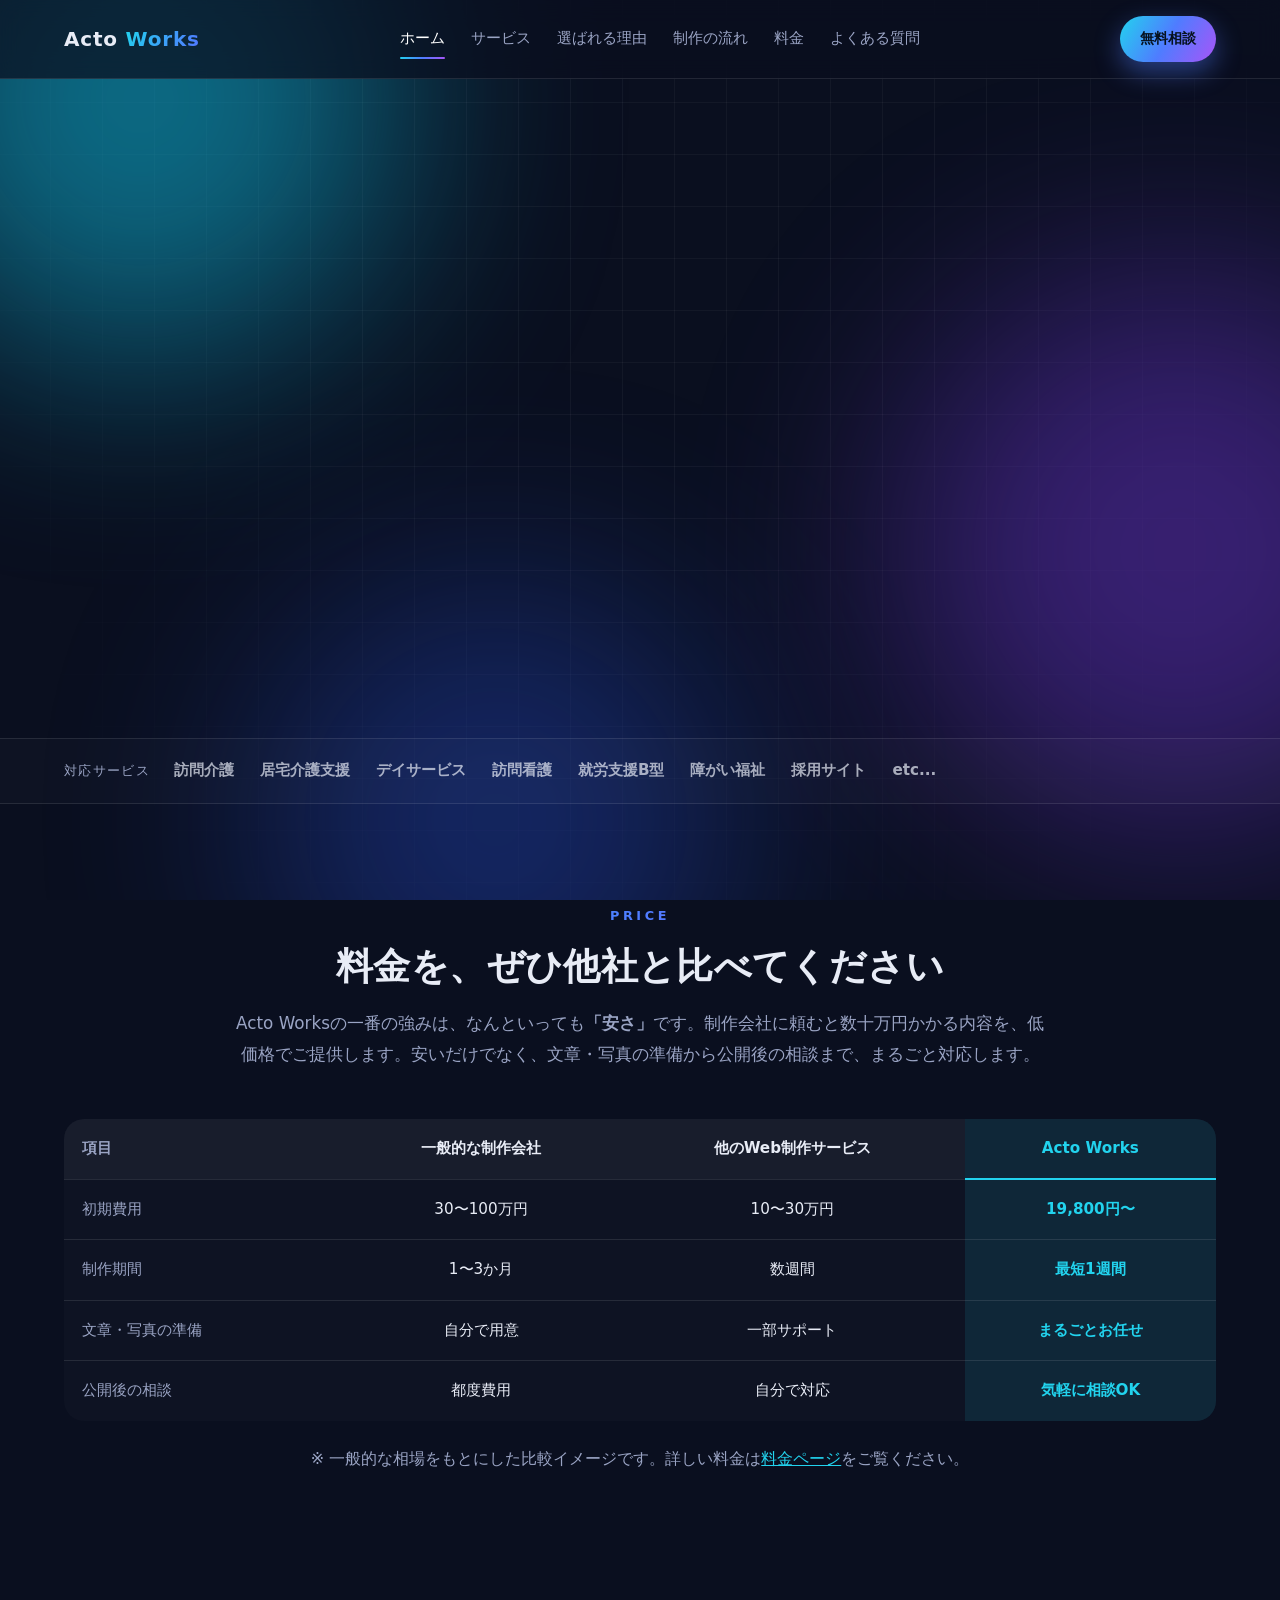
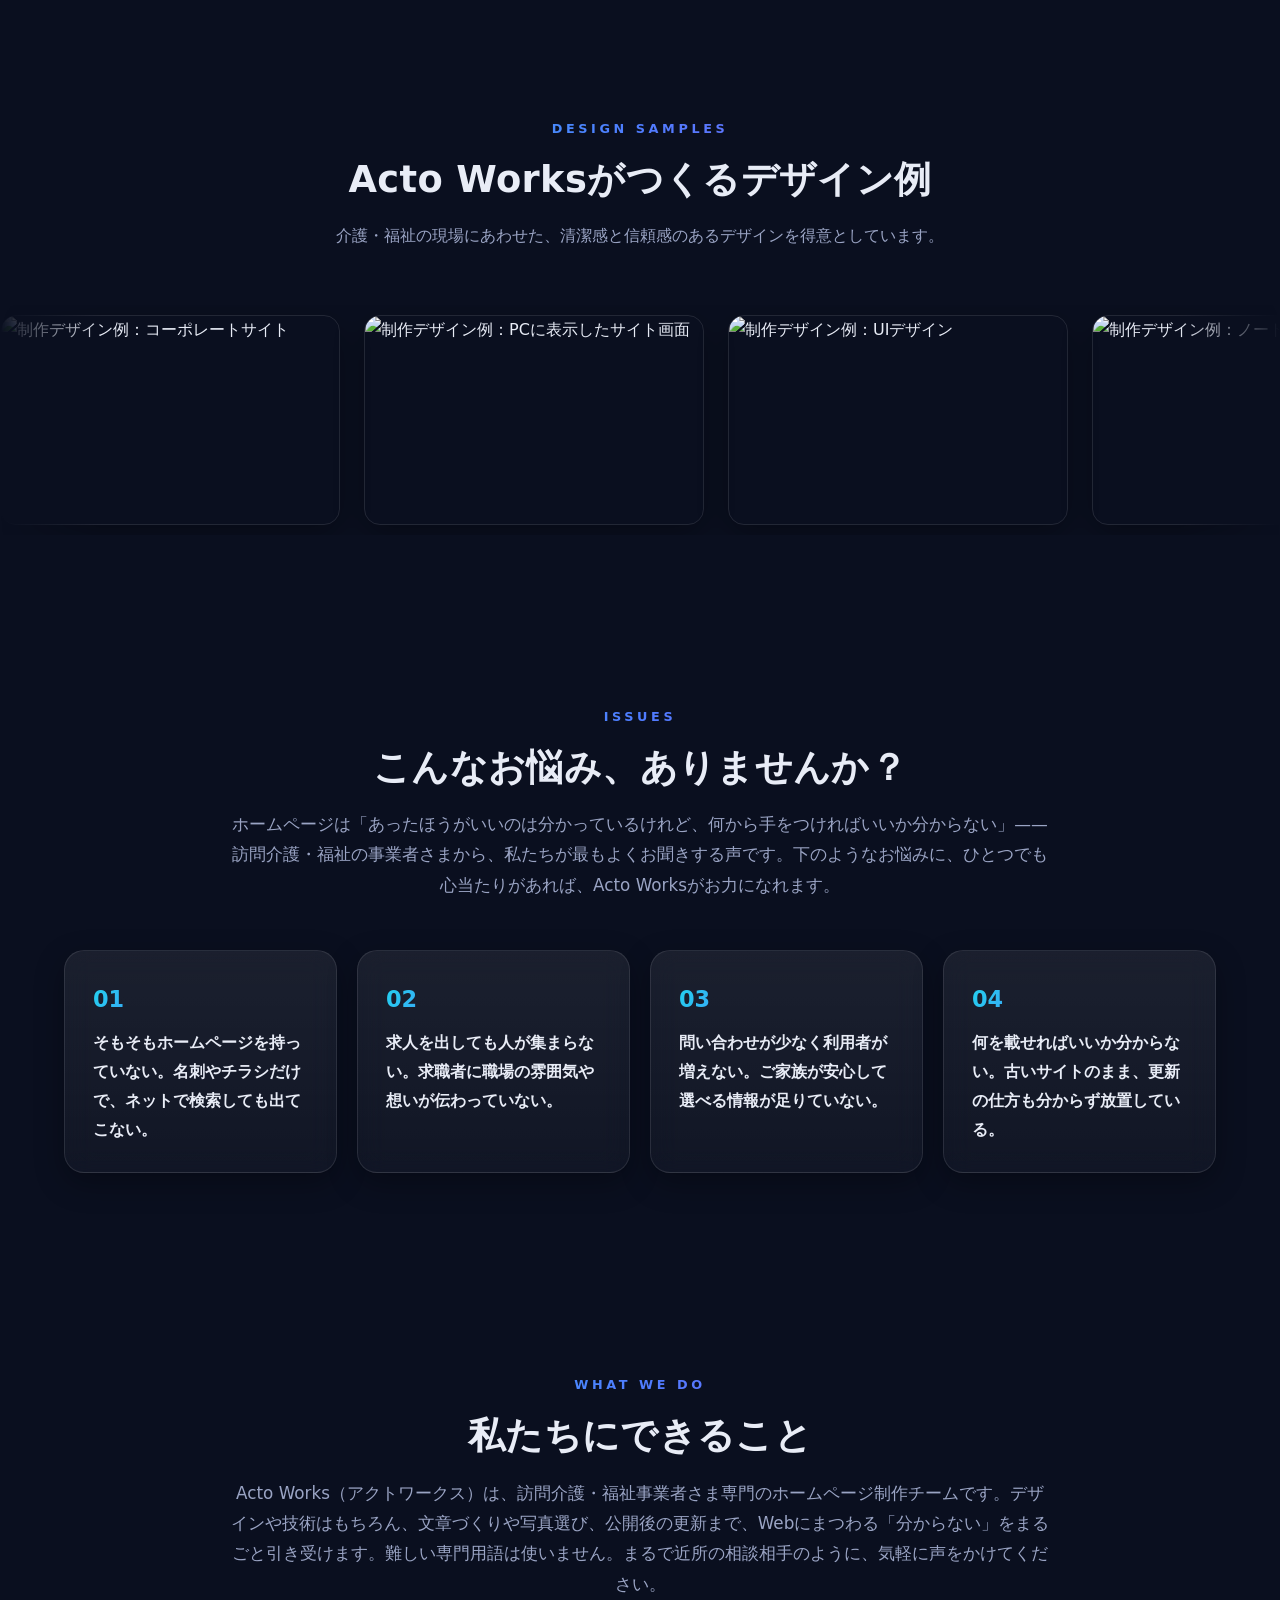
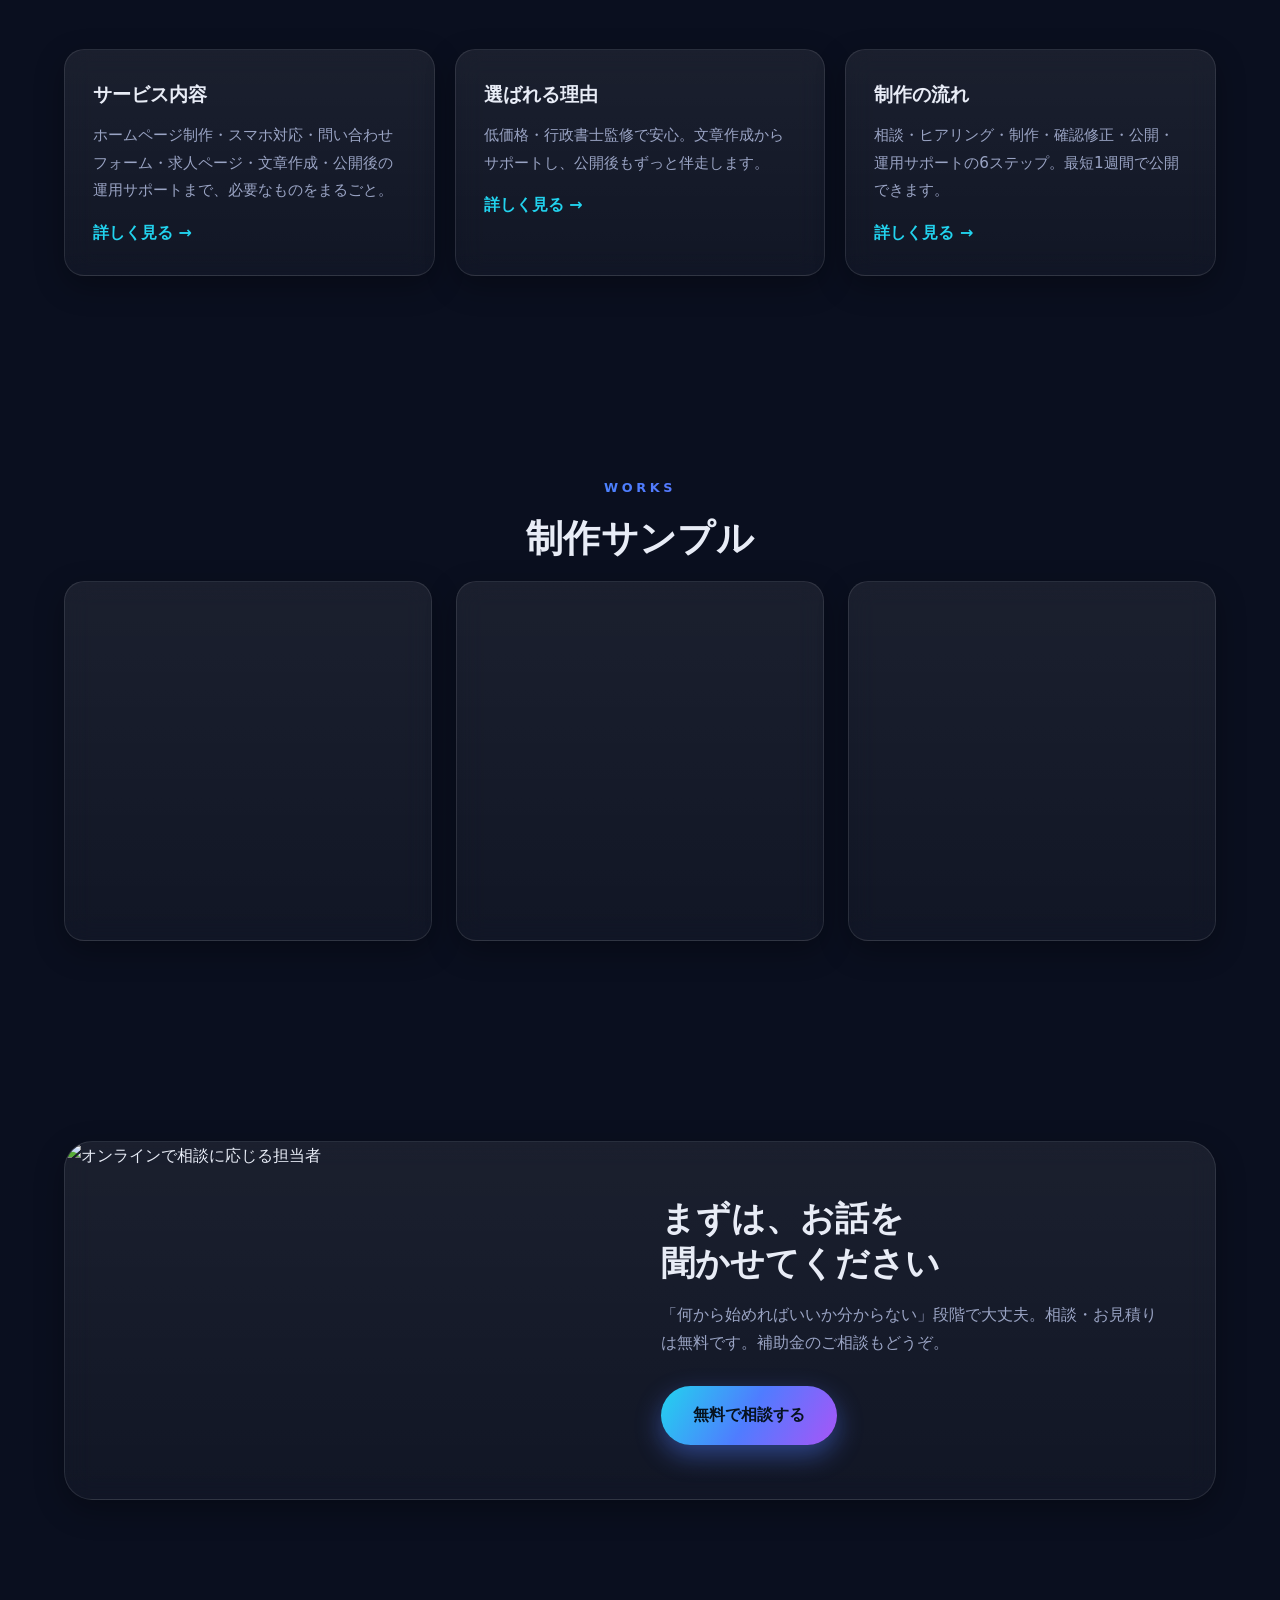
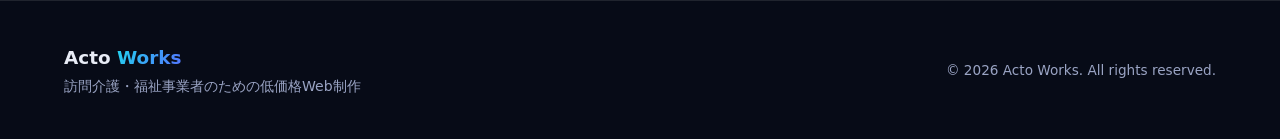
==== commit 6376f047: "Add files via upload" ====
--- a/index.html
+++ b/index.html
@@ -3,8 +3,8 @@
 <head>
   <meta charset="UTF-8">
   <meta name="viewport" content="width=device-width, initial-scale=1.0">
-  <title>acto works｜訪問介護・福祉事業者のためのWeb制作会社</title>
-  <meta name="description" content="訪問介護・福祉事業者専門のホームページ制作。集客と採用につながるサイトを、文章作成から運用までワンストップで。">
+  <title>Acto Works｜訪問介護・福祉事業者のための低価格ホームページ制作</title>
+  <meta name="description" content="訪問介護・福祉事業者専門のホームページ制作。LP制作19,800円〜の業界最安級。文章作成から公開・運用までまるごと対応。補助金のご相談も可能です。">
   <link rel="stylesheet" href="style.css">
 </head>
 <body>
@@ -20,7 +20,7 @@
   <!-- ===================== 共通ヘッダー ===================== -->
   <header class="header">
     <div class="container header__inner">
-      <a href="index.html" class="logo">acto&nbsp;<span>works</span></a>
+      <a href="index.html" class="logo">Acto&nbsp;<span>Works</span></a>
       <button class="nav-toggle" aria-label="メニューを開く"><span></span><span></span><span></span></button>
       <nav class="nav">
         <a href="index.html" class="is-current">ホーム</a>
@@ -38,49 +38,65 @@
   <section class="hero">
     <div class="container hero__inner">
       <div class="hero__text fade-in">
-        <span class="badge">訪問介護・福祉事業者専門のWeb制作</span>
-        <h1 class="hero__title">“伝わる”ホームページで、<br><span class="grad-text">問い合わせと採用</span>を伸ばす。</h1>
-        <p class="hero__desc">ITが苦手でも大丈夫。最新のデザインと技術で、小さな事業所の魅力をしっかり届けます。文章づくりから公開後の運用まで、私たちが伴走します。</p>
+        <span class="badge">訪問介護・福祉事業者専門 × 業界最安級</span>
+        <h1 class="hero__title">“伝わる”ホームページを、<br><span class="grad-text">業界最安級</span>の価格で。</h1>
+        <p class="hero__desc">訪問介護・福祉事業者さま専門。ITが苦手でも大丈夫です。<strong>LP制作は19,800円〜</strong>という低価格で、文章づくりから公開・運用までまるごとお任せいただけます。補助金が使える場合もありますので、お気軽にご相談ください。</p>
         <div class="hero__buttons">
           <a href="contact.html" class="btn btn--grad">無料で相談する</a>
-          <a href="service.html" class="btn btn--ghost">サービスを見る</a>
+          <a href="price.html" class="btn btn--ghost">料金を見る</a>
         </div>
       </div>
 
       <div class="hero__visual fade-in">
         <!-- 【ヒーローの写真】介護・相談・サポートを感じる写真。差し替え時は src を変更 -->
         <img class="hero__photo" src="https://images.unsplash.com/photo-1573497491208-6b1acb260507?auto=format&fit=crop&w=1100&q=80" alt="利用者の相談にやさしく対応するスタッフ">
-        <!-- 重ねるダッシュボード風カード（装飾） -->
-        <div class="mock-card mock-card--dash glass float-1" aria-hidden="true">
-          <div class="mock-card__head"><span class="dot dot--red"></span><span class="dot dot--yellow"></span><span class="dot dot--green"></span><span class="mock-card__url">yoursite.care</span></div>
-          <div class="mock-card__body">
-            <div class="mock-bar"><span style="width:78%"></span></div>
-            <div class="mock-row"><div class="mock-kpi"><small>問い合わせ</small><strong>+182%</strong></div><div class="mock-kpi"><small>応募数</small><strong>+64%</strong></div></div>
-            <div class="mock-graph"><span style="height:40%"></span><span style="height:60%"></span><span style="height:48%"></span><span style="height:80%"></span><span style="height:68%"></span><span style="height:95%"></span></div>
-          </div>
-        </div>
-        <!-- 重ねるスマホ風カード（装飾） -->
-        <div class="mock-card mock-card--phone glass float-2" aria-hidden="true">
-          <div class="mock-phone__bar"></div><div class="mock-phone__hero"></div><div class="mock-phone__line"></div><div class="mock-phone__line short"></div><div class="mock-phone__btn">お問い合わせ</div>
+        <!-- 写真の上に重ねる「料金タグ」（安さを訴求） -->
+        <div class="hero__pricetag glass float-1" aria-hidden="true">
+          <span class="hero__pricetag-label">業界最安級</span>
+          <div class="hero__pricetag-row"><span>LP制作</span><strong>¥19,800〜</strong></div>
+          <div class="hero__pricetag-row"><span>コーポレート</span><strong>¥39,800〜</strong></div>
         </div>
       </div>
     </div>
   </section>
 
-  <!-- ===================== 信頼バー ===================== -->
+  <!-- ===================== 信頼バー（対応サービス） ===================== -->
   <div class="trustbar">
     <div class="container trustbar__inner">
       <span>対応サービス</span>
-      <ul><li>訪問介護</li><li>居宅介護支援</li><li>デイサービス</li><li>訪問看護</li><li>障がい福祉</li><li>採用サイト</li></ul>
+      <ul><li>訪問介護</li><li>居宅介護支援</li><li>デイサービス</li><li>訪問看護</li><li>就労支援B型</li><li>障がい福祉</li><li>採用サイト</li><li>etc...</li></ul>
     </div>
   </div>
+
+  <!-- ===================== 他社との料金比較（安さを激推し） ===================== -->
+  <section class="compare-section section">
+    <div class="container">
+      <p class="eyebrow fade-in">PRICE</p>
+      <h2 class="section__title fade-in">料金を、ぜひ他社と<br class="sp-br">比べてください</h2>
+      <p class="lead-block fade-in">Acto Worksの一番の強みは、なんといっても<strong>「安さ」</strong>です。制作会社に頼むと数十万円かかる内容を、低価格でご提供します。安いだけでなく、文章・写真の準備から公開後の相談まで、まるごと対応します。</p>
+      <div class="compare-wrap fade-zoom">
+        <table class="compare">
+          <thead>
+            <tr><th>項目</th><th>一般的な制作会社</th><th>他のWeb制作サービス</th><th class="hot">Acto Works</th></tr>
+          </thead>
+          <tbody>
+            <tr><td>初期費用</td><td>30〜100万円</td><td>10〜30万円</td><td class="hot">19,800円〜</td></tr>
+            <tr><td>制作期間</td><td>1〜3か月</td><td>数週間</td><td class="hot">最短1週間</td></tr>
+            <tr><td>文章・写真の準備</td><td>自分で用意</td><td>一部サポート</td><td class="hot">まるごとお任せ</td></tr>
+            <tr><td>公開後の相談</td><td>都度費用</td><td>自分で対応</td><td class="hot">気軽に相談OK</td></tr>
+          </tbody>
+        </table>
+      </div>
+      <p class="section__subtitle fade-in" style="margin-top:24px;">※ 一般的な相場をもとにした比較イメージです。詳しい料金は<a href="price.html" style="color:var(--cyan);">料金ページ</a>をご覧ください。</p>
+    </div>
+  </section>
 
   <!-- ===================== デザイン例の無限スクロール（マーキー） ===================== -->
   <!-- マウスを乗せると一時停止します。2セット並べて途切れずループ。差し替え時は src を変更 -->
   <section class="marquee-section">
     <div class="container">
       <p class="eyebrow fade-in">DESIGN SAMPLES</p>
-      <h2 class="section__title fade-in">acto worksがつくるデザイン例</h2>
+      <h2 class="section__title fade-in">Acto Worksがつくるデザイン例</h2>
       <p class="section__subtitle fade-in">介護・福祉の現場にあわせた、清潔感と信頼感のあるデザインを得意としています。</p>
     </div>
     <div class="marquee">
@@ -106,7 +122,7 @@
     <div class="container">
       <p class="eyebrow fade-in">ISSUES</p>
       <h2 class="section__title fade-in">こんなお悩み、<br class="sp-br">ありませんか？</h2>
-      <p class="lead-block fade-in">ホームページは「あったほうがいいのは分かっているけれど、何から手をつければいいか分からない」——訪問介護・福祉の事業者さまから、私たちが最もよくお聞きする声です。下のようなお悩みに、ひとつでも心当たりがあれば、acto worksがお力になれます。</p>
+      <p class="lead-block fade-in">ホームページは「あったほうがいいのは分かっているけれど、何から手をつければいいか分からない」——訪問介護・福祉の事業者さまから、私たちが最もよくお聞きする声です。下のようなお悩みに、ひとつでも心当たりがあれば、Acto Worksがお力になれます。</p>
       <div class="troubles__grid">
         <div class="card glass trouble fade-zoom"><span class="trouble__no">01</span><p>そもそもホームページを持っていない。名刺やチラシだけで、ネットで検索しても出てこない。</p></div>
         <div class="card glass trouble fade-zoom"><span class="trouble__no">02</span><p>求人を出しても人が集まらない。求職者に職場の雰囲気や想いが伝わっていない。</p></div>
@@ -121,11 +137,11 @@
     <div class="container">
       <p class="eyebrow fade-in">WHAT WE DO</p>
       <h2 class="section__title fade-in">私たちにできること</h2>
-      <p class="lead-block fade-in">acto works（アクトワークス）は、訪問介護・福祉事業者さま専門のホームページ制作チームです。デザインや技術はもちろん、文章づくりや写真選び、公開後の更新まで、Webにまつわる「分からない」をまるごと引き受けます。難しい専門用語は使いません。まるで近所の相談相手のように、気軽に声をかけてください。</p>
+      <p class="lead-block fade-in">Acto Works（アクトワークス）は、訪問介護・福祉事業者さま専門のホームページ制作チームです。デザインや技術はもちろん、文章づくりや写真選び、公開後の更新まで、Webにまつわる「分からない」をまるごと引き受けます。難しい専門用語は使いません。まるで近所の相談相手のように、気軽に声をかけてください。</p>
       <div class="next-links">
         <a href="service.html" class="card glass next-link fade-zoom"><h3>サービス内容</h3><p>ホームページ制作・スマホ対応・問い合わせフォーム・求人ページ・文章作成・公開後の運用サポートまで、必要なものをまるごと。</p><span class="arrow">詳しく見る →</span></a>
-        <a href="reasons.html" class="card glass next-link fade-zoom"><h3>選ばれる理由</h3><p>専門知識がなくても相談しやすく、文章作成からサポート。明朗な料金で、公開後もずっと伴走する4つの理由。</p><span class="arrow">詳しく見る →</span></a>
-        <a href="flow.html" class="card glass next-link fade-zoom"><h3>制作の流れ</h3><p>相談・ヒアリング・制作・確認修正・公開・運用サポートの6ステップ。はじめての方でも迷わず進められます。</p><span class="arrow">詳しく見る →</span></a>
+        <a href="reasons.html" class="card glass next-link fade-zoom"><h3>選ばれる理由</h3><p>低価格・行政書士監修で安心。文章作成からサポートし、公開後もずっと伴走します。</p><span class="arrow">詳しく見る →</span></a>
+        <a href="flow.html" class="card glass next-link fade-zoom"><h3>制作の流れ</h3><p>相談・ヒアリング・制作・確認修正・公開・運用サポートの6ステップ。最短1週間で公開できます。</p><span class="arrow">詳しく見る →</span></a>
       </div>
     </div>
   </section>
@@ -135,24 +151,11 @@
     <div class="container">
       <p class="eyebrow fade-in">WORKS</p>
       <h2 class="section__title fade-in">制作サンプル</h2>
-      <p class="section__subtitle fade-in">「こんなサイトが作れます」という制作サンプルです。カードをクリックすると、実物をご覧いただけます。</p>
+      <!-- 枠だけ用意（中身は空）。サンプルが用意できたら、各枠に画像・文言・リンクを入れてください -->
       <div class="works__grid">
-        <!-- ▼ href="..." を、GitHub PagesやデモサイトのURLに差し替えてください。target="_blank"で別タブで開きます -->
-        <a class="work-card glass fade-zoom" href="#" target="_blank" rel="noopener">
-          <!-- 【サンプルの写真①】差し替え時は src を変更 -->
-          <img class="work-card__img" src="https://images.unsplash.com/photo-1576091160399-112ba8d25d1d?auto=format&fit=crop&w=900&q=80" alt="訪問介護事業所サイトの制作サンプル">
-          <div class="work-card__body"><span class="tag">訪問介護</span><h3>訪問介護事業所サイト</h3><p>サービス内容・料金・アクセスを分かりやすくまとめた、訪問介護向けサイトのサンプルです。</p><span class="arrow">サイトを見る →</span></div>
-        </a>
-        <a class="work-card glass fade-zoom" href="#" target="_blank" rel="noopener">
-          <!-- 【サンプルの写真②】差し替え時は src を変更 -->
-          <img class="work-card__img" src="https://images.unsplash.com/photo-1461749280684-dccba630e2f6?auto=format&fit=crop&w=900&q=80" alt="採用サイトの制作サンプル">
-          <div class="work-card__body"><span class="tag">採用サイト</span><h3>採用・求人サイト</h3><p>職場の雰囲気が伝わるスタッフ紹介や、募集要項を見やすく掲載した採用ページのサンプルです。</p><span class="arrow">サイトを見る →</span></div>
-        </a>
-        <a class="work-card glass fade-zoom" href="#" target="_blank" rel="noopener">
-          <!-- 【サンプルの写真③】差し替え時は src を変更 -->
-          <img class="work-card__img" src="https://images.unsplash.com/photo-1600880292203-757bb62b4baf?auto=format&fit=crop&w=900&q=80" alt="デイサービスサイトの制作サンプル">
-          <div class="work-card__body"><span class="tag">デイサービス</span><h3>デイサービスサイト</h3><p>見学予約への導線を意識した構成の、デイサービス向けサイトのサンプルです。</p><span class="arrow">サイトを見る →</span></div>
-        </a>
+        <div class="work-card glass work-card--empty fade-zoom"></div>
+        <div class="work-card glass work-card--empty fade-zoom"></div>
+        <div class="work-card glass work-card--empty fade-zoom"></div>
       </div>
     </div>
   </section>
@@ -165,7 +168,7 @@
         <img class="cta__photo" src="https://images.unsplash.com/photo-1556761175-5973dc0f32e7?auto=format&fit=crop&w=1000&q=80" alt="オンラインで相談に応じる担当者">
         <div class="cta__text">
           <h2 class="cta__title">まずは、お話を<br>聞かせてください</h2>
-          <p class="cta__desc">「何から始めればいいか分からない」段階で大丈夫。相談は無料です。</p>
+          <p class="cta__desc">「何から始めればいいか分からない」段階で大丈夫。相談・お見積りは無料です。補助金のご相談もどうぞ。</p>
           <a href="contact.html" class="btn btn--grad">無料で相談する</a>
         </div>
       </div>
@@ -176,17 +179,17 @@
   <footer class="footer">
     <div class="container footer__inner">
       <div>
-        <p class="footer__logo">acto&nbsp;<span>works</span></p>
-        <p class="footer__tag">訪問介護・福祉事業者のためのWeb制作</p>
+        <p class="footer__logo">Acto&nbsp;<span>Works</span></p>
+        <p class="footer__tag">訪問介護・福祉事業者のための低価格Web制作</p>
       </div>
-      <p class="footer__copy">© 2026 acto works. All rights reserved.</p>
+      <p class="footer__copy">© 2026 Acto Works. All rights reserved.</p>
     </div>
   </footer>
 
   <!-- スクロール進捗バー／追従CTA -->
   <div class="scroll-progress" id="scrollProgress" aria-hidden="true"></div>
   <div class="sticky-cta" id="stickyCta" aria-hidden="true">
-    <span class="sticky-cta__text">まずは無料でご相談ください。お見積りは無料です。</span>
+    <span class="sticky-cta__text">LP制作19,800円〜。まずは無料でご相談ください。</span>
     <a href="contact.html" class="btn btn--grad btn--small">無料相談する</a>
   </div>
 
--- a/style.css
+++ b/style.css
@@ -1,5 +1,5 @@
 /* =========================================================
-   acto works（アクトワークス）― 訪問介護・福祉事業者向け Web制作
+   Acto Works（アクトワークス）― 訪問介護・福祉事業者向け Web制作
    テック／SaaS風デザイン
    ・ダークネイビー基調 ＋ シアン・ブルー・パープルのアクセント
    ・色を変えたいときは下の :root を編集してください
@@ -357,7 +357,7 @@
 .is-visible { opacity: 1 !important; transform: none !important; }
 
 /* =========================================================
-   acto works 追加パーツ（情報量・写真・アニメーション強化）
+   Acto Works 追加パーツ（情報量・写真・アニメーション強化）
    ========================================================= */
 
 /* ---------- 見出しグラデーションのキラッと光るアニメ ---------- */
@@ -463,3 +463,102 @@
 /* 制作サンプル：カード全体をリンクにする */
 a.work-card { text-decoration: none; color: inherit; display: block; }
 .work-card__body .arrow { color: var(--cyan); font-weight: 700; margin-top: 12px; display: inline-block; }
+
+/* 制作サンプル：中身が空の「枠だけ」カード */
+.work-card--empty { min-height: 360px; }
+
+/* =========================================================
+   ★ スマホ・タブレット対応（メインのレスポンシブ指定）
+   ※ 以前の編集トラブルで欠落していたため再追加
+   ========================================================= */
+@media (max-width: 980px) {
+  /* 2カラムを1カラムに */
+  .hero__inner { grid-template-columns: 1fr; }
+  .hero__visual { margin-top: 30px; }
+  .about__inner { grid-template-columns: 1fr; gap: 60px; }
+  .service__feature { grid-template-columns: 1fr; }
+  .troubles__grid { grid-template-columns: repeat(2, 1fr); }
+  .service__grid { grid-template-columns: repeat(2, 1fr); }
+  .works__grid { grid-template-columns: repeat(2, 1fr); }
+  .flow__grid { grid-template-columns: repeat(2, 1fr); }
+  .price__grid { grid-template-columns: 1fr; }
+  .price__item--highlight { transform: none; }
+  .cta__box { grid-template-columns: 1fr; }
+
+  /* ナビをハンバーガー開閉式にする */
+  .nav-toggle { display: flex; }
+  .nav {
+    position: absolute; top: 100%; left: 0; right: 0;
+    flex-direction: column; gap: 0;
+    background: rgba(10,15,31,0.97); backdrop-filter: blur(12px);
+    border-bottom: 1px solid var(--line);
+    max-height: 0; overflow: hidden; transition: max-height 0.35s ease;
+  }
+  .nav.is-open { max-height: 460px; }
+  .nav a { padding: 16px 5%; border-top: 1px solid var(--line); font-size: 1rem; }
+  .nav a.is-current::after { display: none; }
+  .header__inner { position: relative; }
+}
+
+@media (max-width: 640px) {
+  .section { padding: 70px 0; }
+  .section__title { font-size: 1.7rem; }
+  .hero__title { font-size: 2.1rem; }
+  .sp-br { display: inline; }
+  .hero__buttons { flex-direction: column; }
+  .hero__buttons .btn { width: 100%; }
+  .hero__stats { gap: 22px; }
+  .hero__stats strong { font-size: 1.5rem; }
+  /* 縦1列に */
+  .troubles__grid { grid-template-columns: 1fr; }
+  .service__grid { grid-template-columns: 1fr; }
+  .works__grid { grid-template-columns: 1fr; }
+  .reasons__grid { grid-template-columns: 1fr; }
+  .flow__grid { grid-template-columns: 1fr; }
+  .cta__text { padding: 36px 26px; }
+  .service__feature-text { padding: 30px 26px; }
+  .mock-card--dash { left: -10px; bottom: -20px; }
+  .mock-card--phone { right: 0; }
+  .page-hero h1 { font-size: 1.9rem; }
+}
+
+/* =========================================================
+   追加パーツ：ヒーロー料金タグ・他社料金比較表・迷惑メール対策
+   ========================================================= */
+
+/* ヒーローの写真に重ねる「料金タグ」 */
+.hero__pricetag {
+  position: absolute; bottom: -24px; left: -24px;
+  border-radius: 16px; padding: 16px 20px; min-width: 220px;
+}
+.hero__pricetag-label {
+  display: inline-block; font-size: 0.72rem; font-weight: 800; letter-spacing: 0.08em;
+  background: var(--grad); color: #06121f; padding: 3px 12px; border-radius: 999px; margin-bottom: 12px;
+}
+.hero__pricetag-row { display: flex; justify-content: space-between; align-items: baseline; gap: 16px; margin-top: 6px; }
+.hero__pricetag-row span { color: var(--text-dim); font-size: 0.9rem; }
+.hero__pricetag-row strong { font-size: 1.25rem; font-weight: 800;
+  background: var(--grad); -webkit-background-clip: text; background-clip: text; color: transparent; }
+
+/* 他社との料金比較テーブル */
+.compare-wrap { overflow-x: auto; border-radius: var(--radius); }
+.compare { width: 100%; border-collapse: collapse; min-width: 640px; background: rgba(255,255,255,0.02); }
+.compare th, .compare td { padding: 16px 18px; text-align: center; border-bottom: 1px solid var(--line); font-size: 0.95rem; }
+.compare thead th { font-weight: 800; color: var(--text); background: rgba(255,255,255,0.04); }
+.compare tbody td:first-child, .compare thead th:first-child { text-align: left; color: var(--text-dim); }
+.compare .hot { background: rgba(34,211,238,0.10); color: var(--cyan); font-weight: 800; }
+.compare thead th.hot { color: var(--cyan); border-bottom: 2px solid var(--cyan); }
+.compare tbody tr:last-child td { border-bottom: none; }
+
+/* お問い合わせ：電話番号を2件きれいに並べる */
+.info-card strong + strong { margin-top: 2px; }
+
+/* 迷惑メール（ボット）対策のおとり項目は完全に隠す */
+.hp-field { position: absolute; left: -9999px; width: 1px; height: 1px; opacity: 0; pointer-events: none; }
+
+/* 迷惑メール対策の案内文 */
+.contact__spamnote { margin-top: 18px; color: var(--text-dim); font-size: 0.82rem; text-align: center; line-height: 1.7; }
+
+@media (max-width: 640px) {
+  .hero__pricetag { position: static; margin: 18px auto 0; left: auto; bottom: auto; width: 100%; }
+}
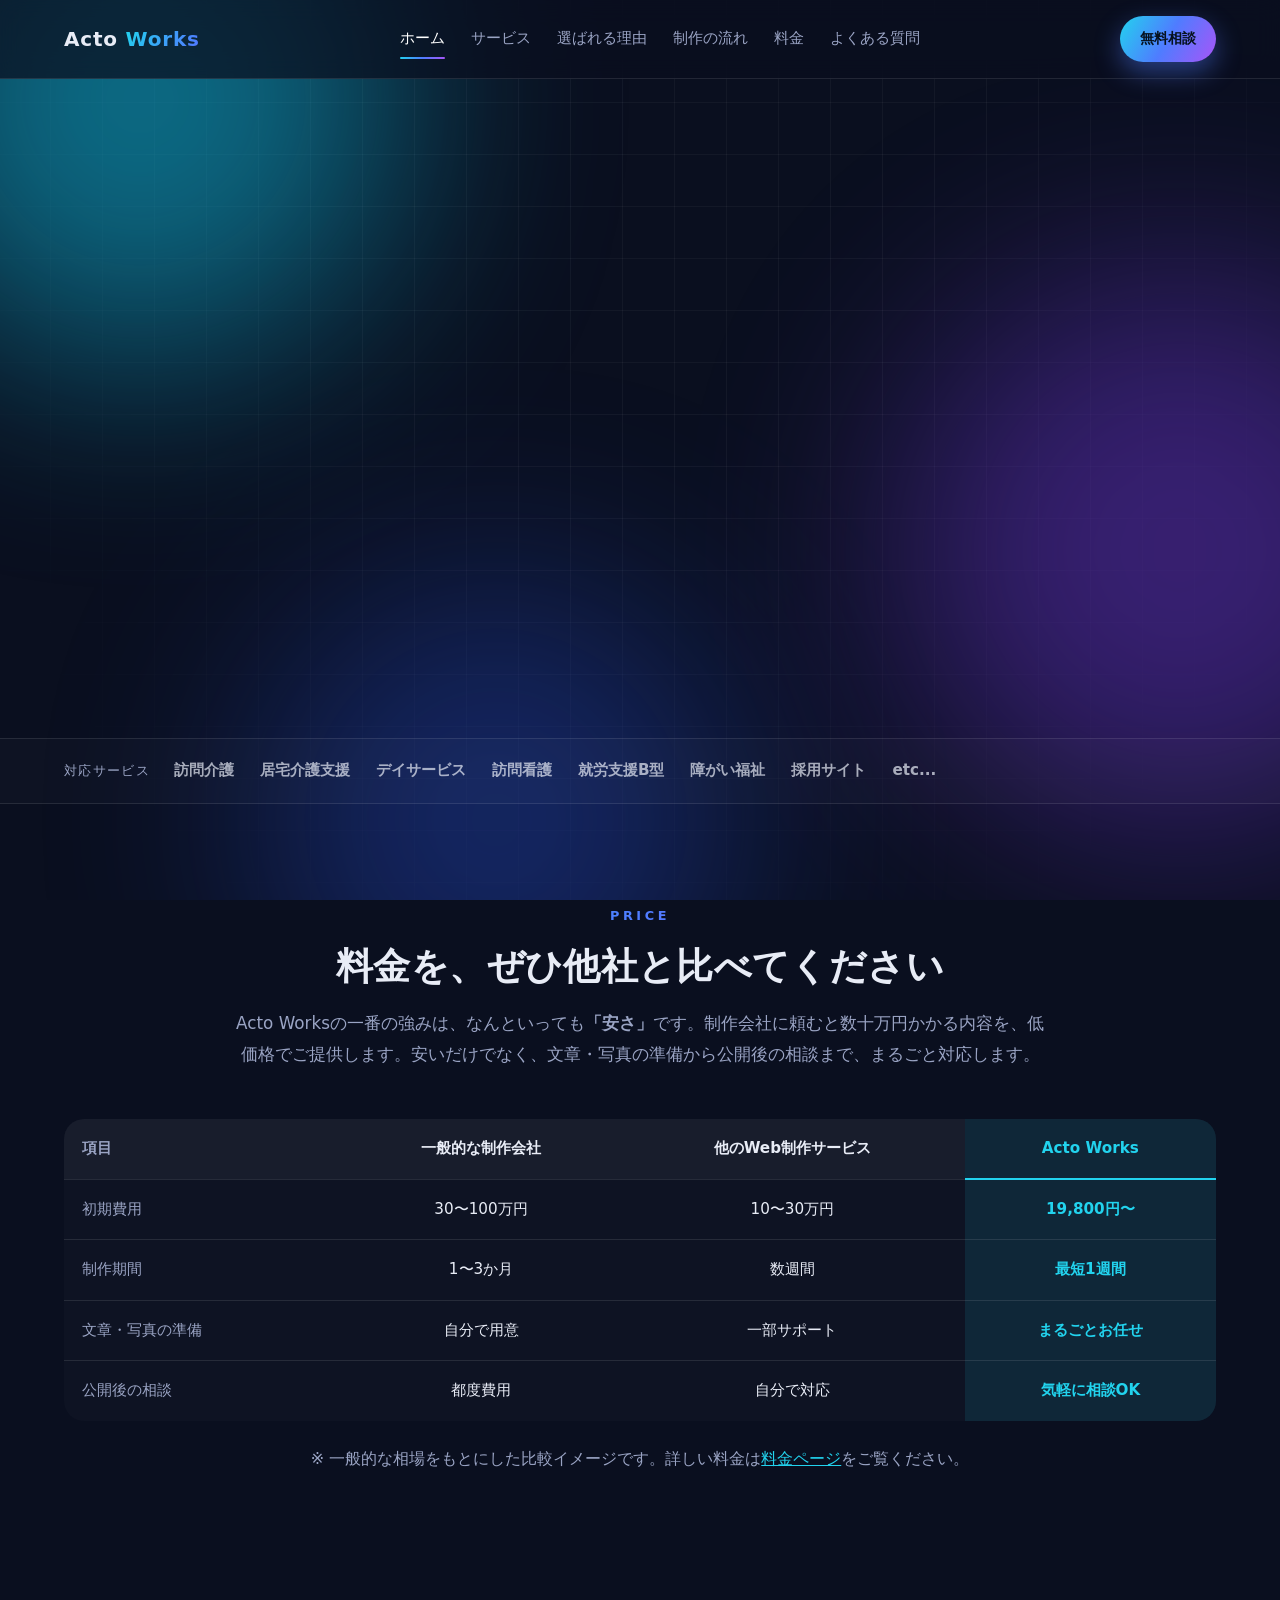
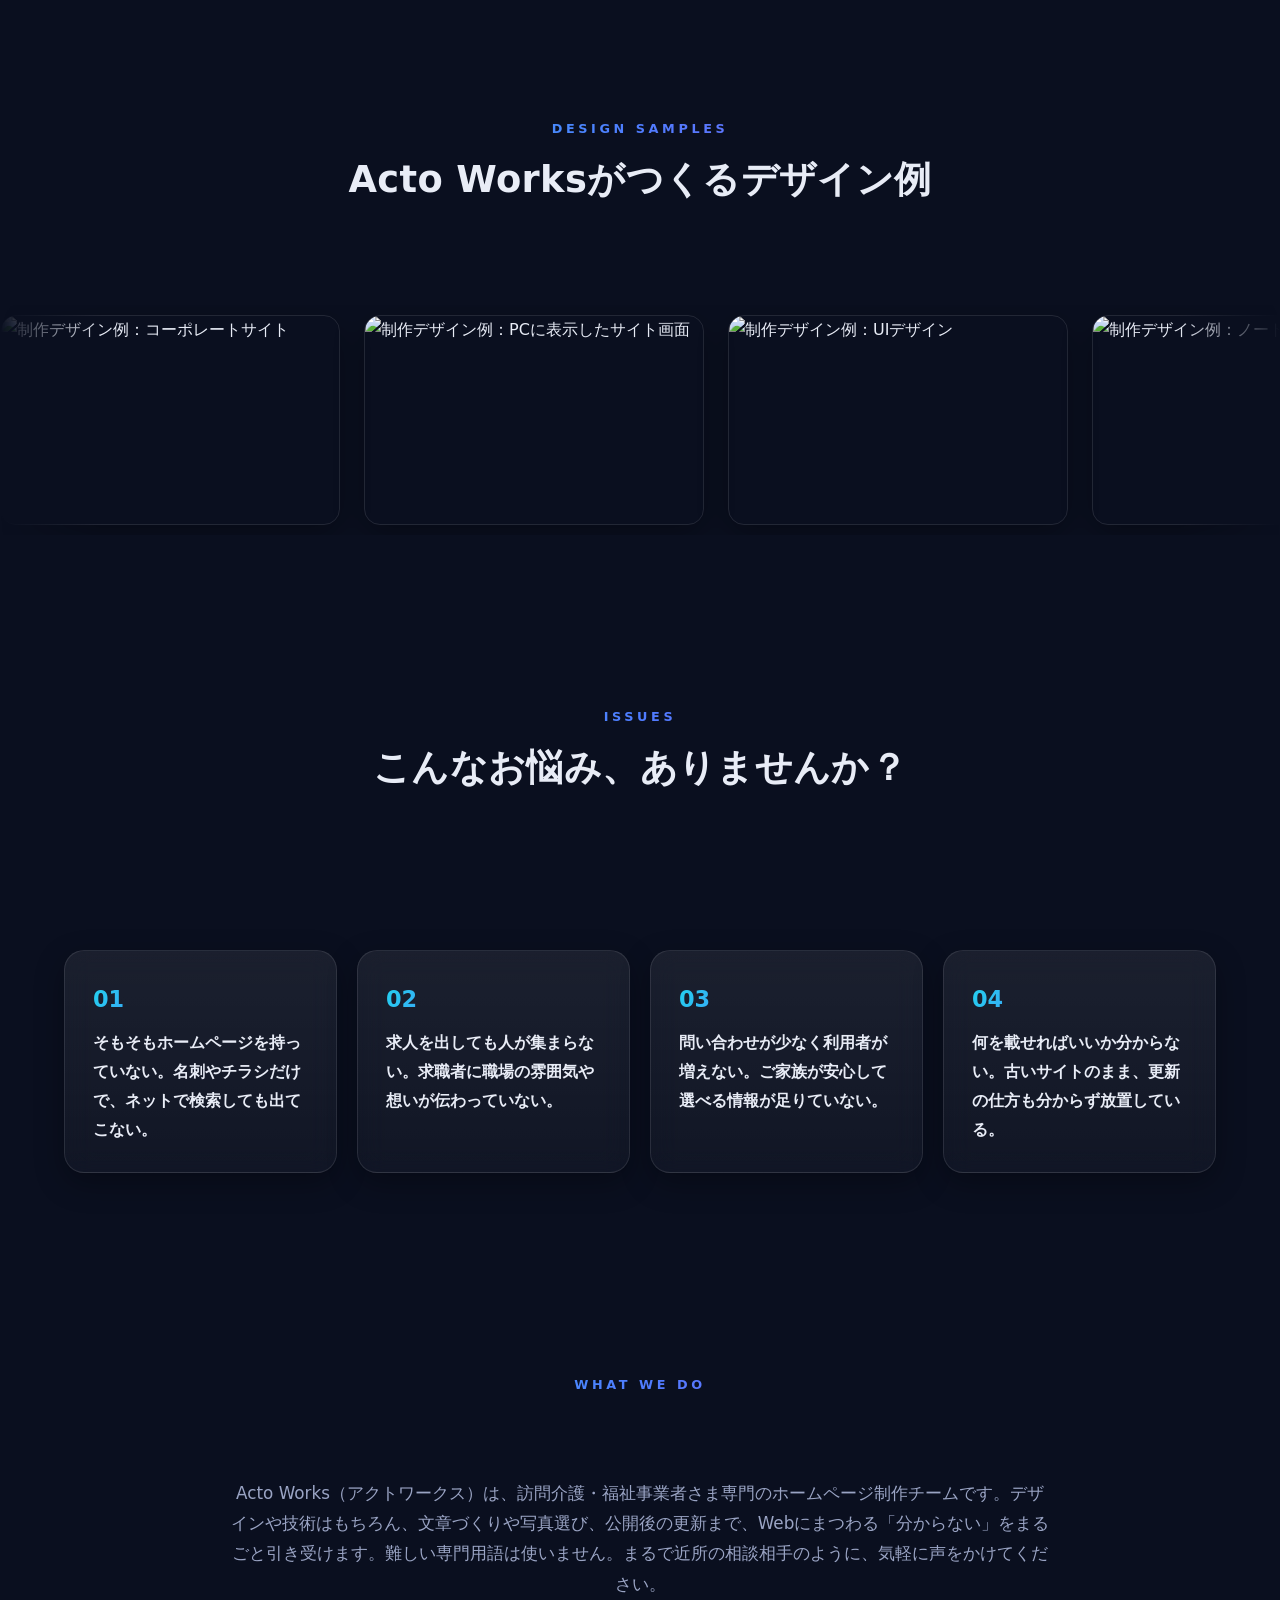
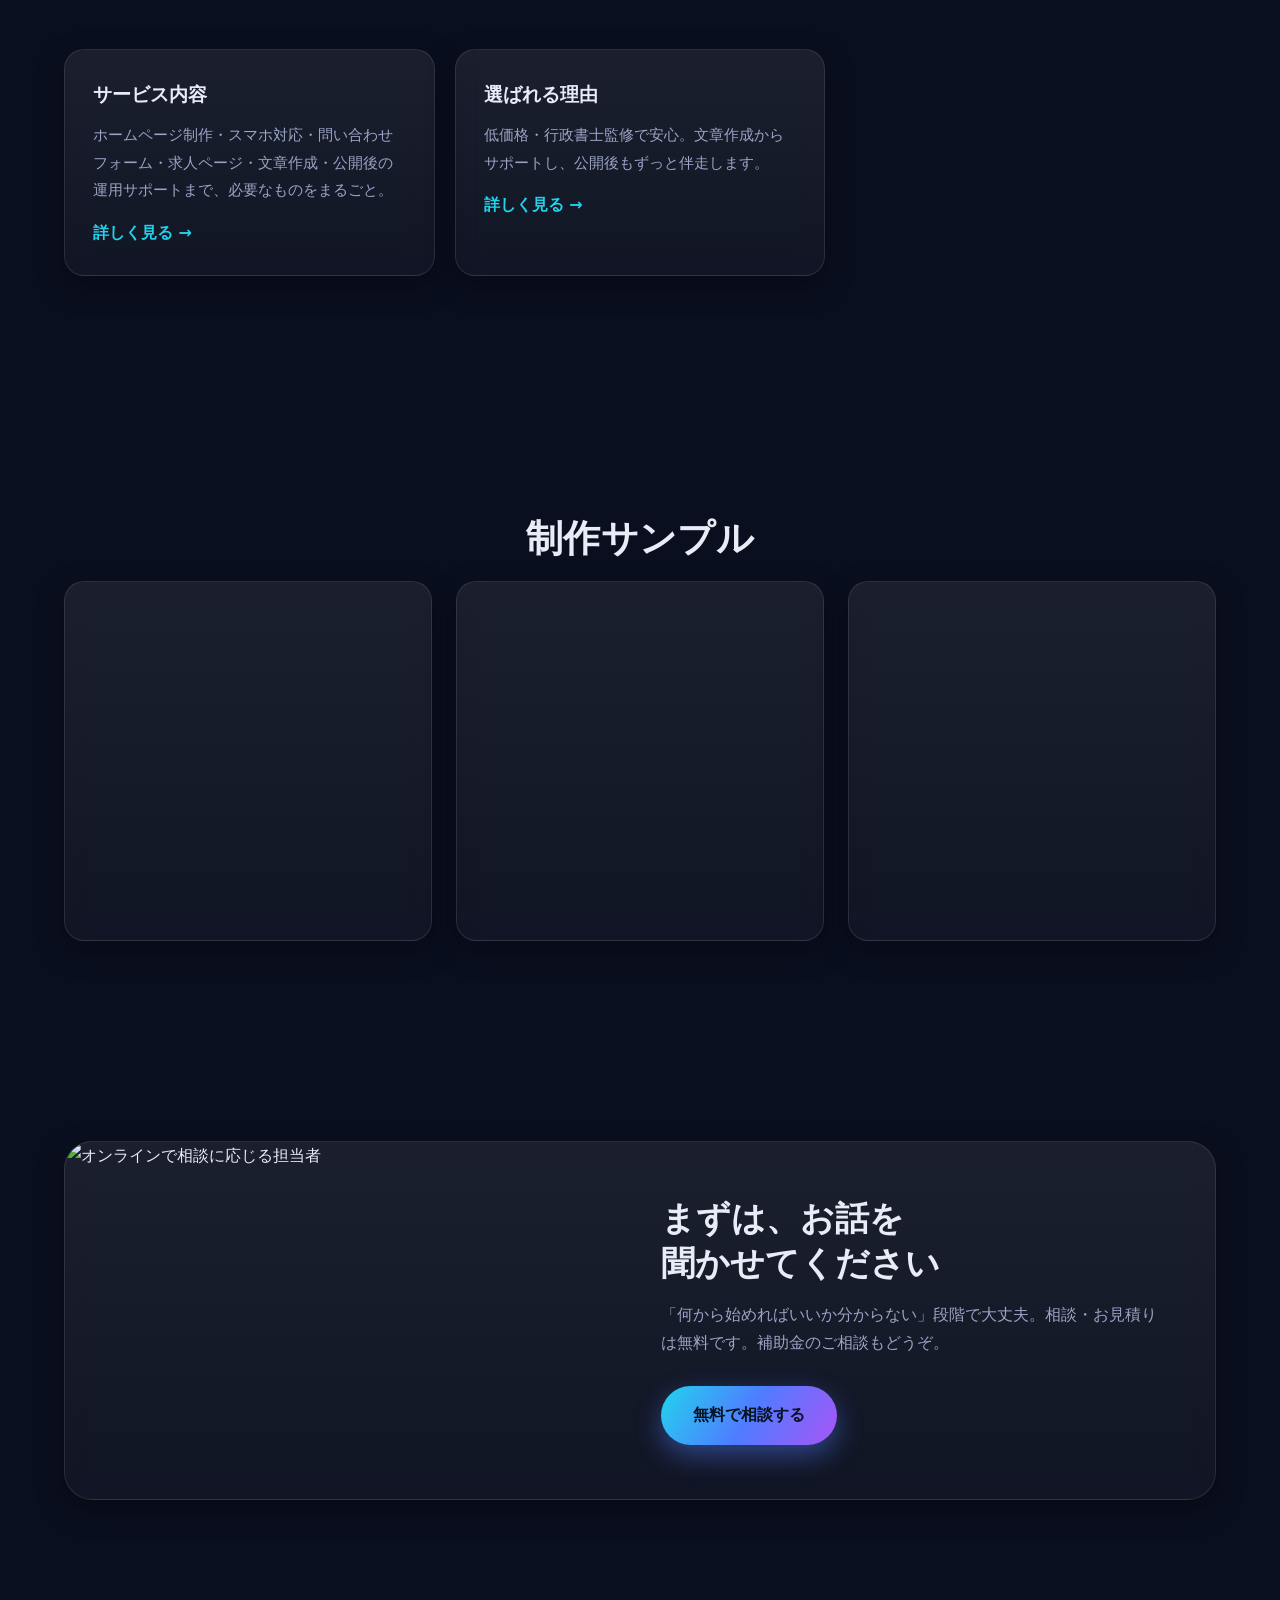
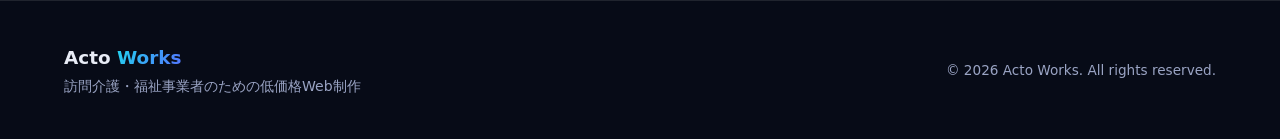
==== commit 07ed1b7b: "Add files via upload" ====
--- a/index.html
+++ b/index.html
@@ -64,7 +64,17 @@
   <div class="trustbar">
     <div class="container trustbar__inner">
       <span>対応サービス</span>
-      <ul><li>訪問介護</li><li>居宅介護支援</li><li>デイサービス</li><li>訪問看護</li><li>就労支援B型</li><li>障がい福祉</li><li>採用サイト</li><li>etc...</li></ul>
+      <!-- 各項目をクリックすると、その業種のサンプルLPが開きます -->
+      <ul>
+        <li><a href="lp-houmonkaigo.html">訪問介護</a></li>
+        <li><a href="lp-kyotaku.html">居宅介護支援</a></li>
+        <li><a href="lp-dayservice.html">デイサービス</a></li>
+        <li><a href="lp-houmonkango.html">訪問看護</a></li>
+        <li><a href="lp-shuro-b.html">就労支援B型</a></li>
+        <li><a href="lp-shogai.html">障がい福祉</a></li>
+        <li><a href="lp-saiyo.html">採用サイト</a></li>
+        <li>etc...</li>
+      </ul>
     </div>
   </div>
 
--- a/style.css
+++ b/style.css
@@ -188,6 +188,9 @@
 .trustbar span { color: var(--text-dim); font-size: 0.82rem; letter-spacing: 0.1em; }
 .trustbar ul { list-style: none; display: flex; gap: 14px 26px; flex-wrap: wrap; }
 .trustbar li { color: var(--text); font-weight: 700; opacity: 0.7; font-size: 0.95rem; }
+/* 対応サービス：クリックでサンプルLPへ */
+.trustbar li a { color: inherit; text-decoration: none; transition: color 0.2s, opacity 0.2s; }
+.trustbar li a:hover { color: var(--cyan); opacity: 1; text-decoration: underline; }
 
 /* ---------- 2. お悩み ---------- */
 .troubles__grid { display: grid; grid-template-columns: repeat(4, 1fr); gap: 20px; }
